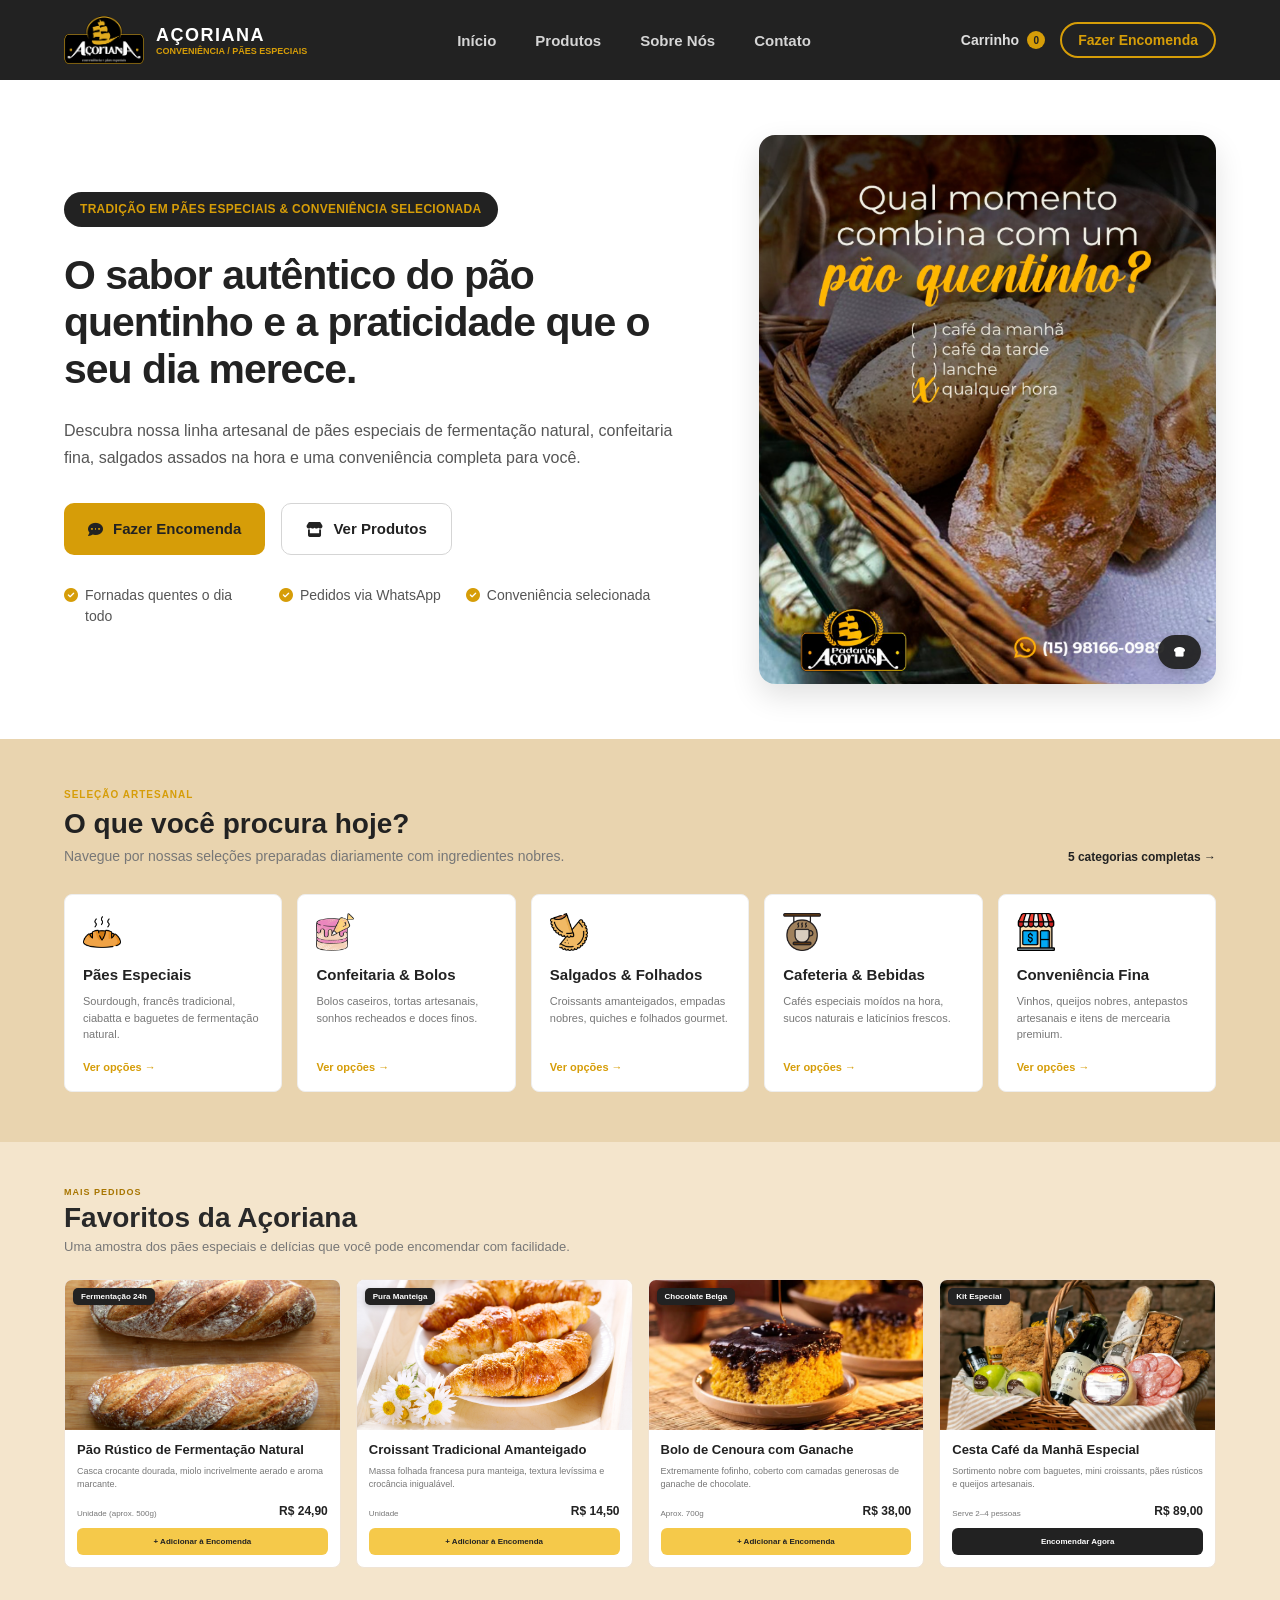
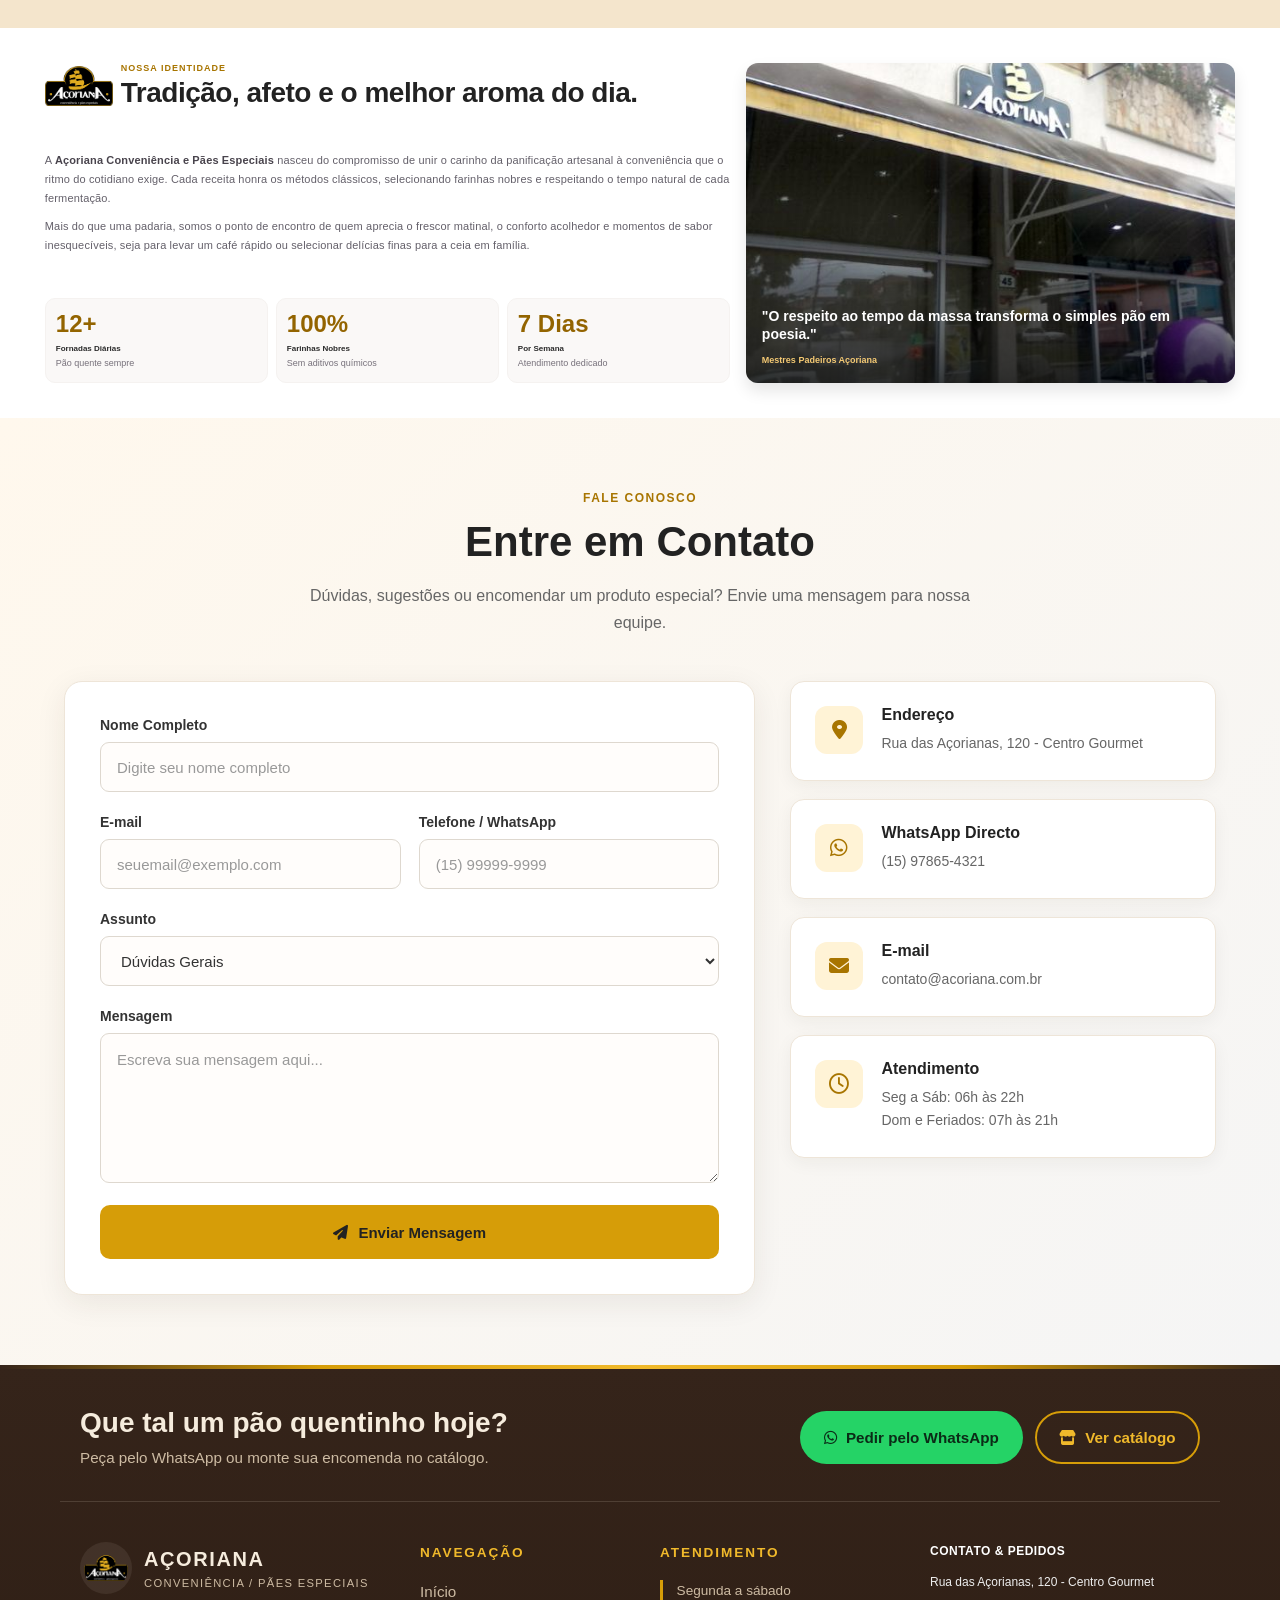
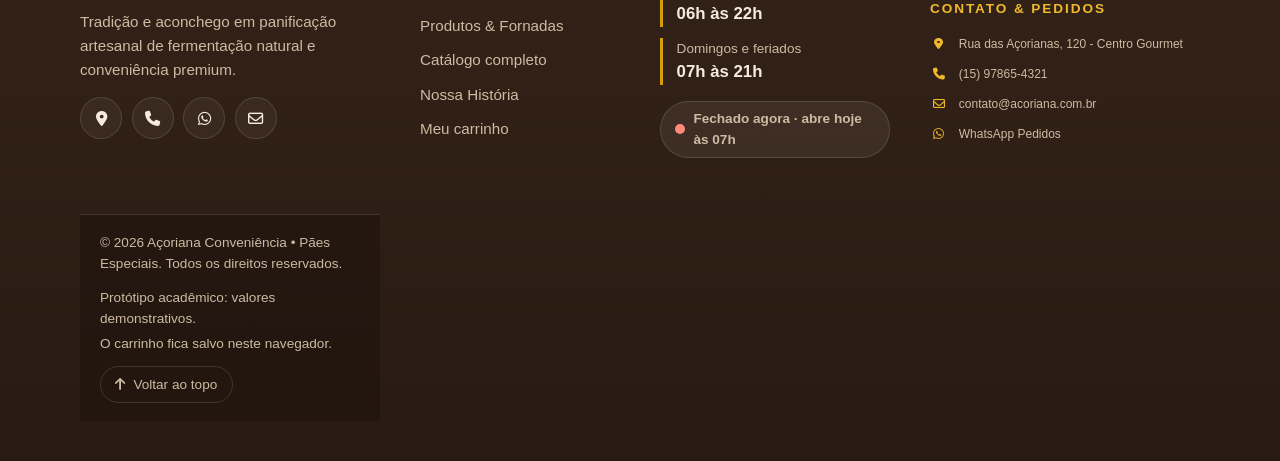
==== index.html @ e8e21573 "Merge branch 'main' into feature/Pagina-de-contato" ====
<!DOCTYPE html>
<html lang="pt-BR">

<!-- Metadados, título e folhas de estilo externas. -->
<head>
    <meta charset="UTF-8">
    <meta name="viewport" content="width=device-width, initial-scale=1.0">

    <title>Açoriana Conveniência</title>

    <link rel="stylesheet" href="css/style.css">
    <link rel="stylesheet" href="css/responsivo.css">
    <link rel="stylesheet" href="css/pagina-contato.css">
    <link rel="stylesheet" href="css/rodape.css">

    <link rel="stylesheet" href="https://cdnjs.cloudflare.com/ajax/libs/font-awesome/6.5.2/css/all.min.css">
</head>

<body class="pagina-inicial">
    <!-- Identidade da padaria, navegação e acesso ao carrinho. -->
    <header class="navbar">

        <div class="logo-area">
            <img src="assets/logo/logo_padaria_acoriana.png" alt="Logo da Açoriana Conveniência">
            <div class="logo-text">
                <strong>AÇORIANA</strong>
                <span>CONVENIÊNCIA / PÃES ESPECIAIS</span>
            </div>
        </div>

        <!-- O menu é recolhido por script.js em telas pequenas. -->
        <nav class="menu" id="menu-principal" aria-label="Navegação principal">
            <a href="#inicio" class="links">Início</a>
            <a href="catalogo.html" class="links">Produtos</a>
            <a href="#sobre-nos" class="links">Sobre Nós</a>
            <a href="#contato" class="links">Contato</a>
        </nav>

        <!-- Botão acessível: aria-expanded acompanha a abertura do menu. -->
        <button class="menu-toggle" type="button" aria-controls="menu-principal" aria-expanded="false" hidden>Menu</button>
        <div class="acoes">
            <a href="carrinho.html" class="carrinho">
                Carrinho

                <span class="contador">0</span>
            </a>

            <a href="catalogo.html" class="encomenda">
                Fazer Encomenda
            </a>
        </div>
    </header>

    <main>

        <section id="inicio" class="hero-section">

            <!-- Coluna da Esquerda: Textos e Botões -->
            <div class="hero-content">
                <div class="tag-tradicao">
                    TRADIÇÃO EM PÃES ESPECIAIS & CONVENIÊNCIA SELECIONADA
                </div>

                <h1>O sabor autêntico do pão quentinho e a praticidade que o seu dia merece.</h1>

                <p>Descubra nossa linha artesanal de pães especiais de fermentação natural, confeitaria fina, salgados
                    assados na hora e uma conveniência completa para você.</p>

                <div class="hero-botoes">
                    <a href="catalogo.html" class="btn-primary">
                        <i class="fa-solid fa-comment-dots"></i> Fazer Encomenda
                    </a>
                    <a href="#produtos" class="btn-secondary">
                        <i class="fa-solid fa-store"></i> Ver Produtos
                    </a>
                </div>

                <div class="hero-features">
                    <span><i class="fa-solid fa-circle-check" style="color: #d69d08;"></i> Fornadas quentes o dia
                        todo</span>
                    <span><i class="fa-solid fa-circle-check" style="color: #d69d08;"></i> Pedidos via WhatsApp</span>
                    <span><i class="fa-solid fa-circle-check" style="color: #d69d08;"></i> Conveniência
                        selecionada</span>
                </div>
            </div>

            <!-- Coluna da Direita: Imagem com os "Badges" (Selos flutuantes) -->
            <div class="hero-image-container">
                <img src="assets/banners/Badge-Padaria-Acoriana.png" alt="Pães artesanais frescos" class="hero-img">

                <div class="badge badge-bottom">
                    <div class="badge-icon">
                        <i class="fa-solid fa-bread-slice"></i>
                    </div>
                </div>
            </div>
        </section>

        <!-- Categorias e destaques pertencem ao conteúdo principal. -->
        <section class="categoria" id="produtos">

            <div class="categoria-text">
                <span class="categoria-label">SELEÇÃO ARTESANAL</span>

                <div class="categoria-titulo">
                    <div>
                        <h2>O que você procura hoje?</h2>
                        <p>
                            Navegue por nossas seleções preparadas diariamente
                            com ingredientes nobres.
                        </p>
                    </div>

                    <a href="catalogo.html" class="ver-categorias">
                        5 categorias completas →
                    </a>
                </div>
            </div>

            <div class="cards">

                <div class="card">
                    <img src="assets/icones/icon-pao.png" alt="Pães especiais">

                    <h3>Pães Especiais</h3>

                    <p>
                        Sourdough, francês tradicional, ciabatta e baguetes
                        de fermentação natural.
                    </p>

                    <a href="catalogo.html">Ver opções →</a>
                </div>

                <div class="card">
                    <img src="assets/icones/icon-confeitaria.png" alt="Confeitaria">

                    <h3>Confeitaria & Bolos</h3>

                    <p>
                        Bolos caseiros, tortas artesanais, sonhos recheados
                        e doces finos.
                    </p>

                    <a href="catalogo.html">Ver opções →</a>
                </div>

                <div class="card">
                    <img src="assets/icones/icon-salgados.png" alt="Salgados">

                    <h3>Salgados & Folhados</h3>

                    <p>
                        Croissants amanteigados, empadas nobres, quiches
                        e folhados gourmet.
                    </p>

                    <a href="catalogo.html">Ver opções →</a>
                </div>

                <div class="card">
                    <img src="assets/icones/icon-cafeteria.png" alt="Cafeteria">

                    <h3>Cafeteria & Bebidas</h3>

                    <p>
                        Cafés especiais moídos na hora, sucos naturais
                        e laticínios frescos.
                    </p>

                    <a href="catalogo.html">Ver opções →</a>
                </div>

                <div class="card">
                    <img src="assets/icones/icon-conveniencia.png" alt="Conveniência">

                    <h3>Conveniência Fina</h3>

                    <p>
                        Vinhos, queijos nobres, antepastos artesanais
                        e itens de mercearia premium.
                    </p>

                    <a href="catalogo.html">Ver opções →</a>
                </div>

            </div>

        </section>

        <section class="favoritos">

            <div class="favoritos-cabecalho">

                <span class="favoritos-label">MAIS PEDIDOS</span>

                <h2>Favoritos da Açoriana</h2>

                <p>
                    Uma amostra dos pães especiais e delícias que você pode encomendar com facilidade.
                </p>

            </div>

            <div class="produtos-destaque">

                <!-- PRODUTO 1 -->
                <article class="produto-card" data-nome="Pão Rústico de Fermentação Natural" data-preco="24.9" data-imagem="assets/produtos/pao-rustico.jpg">

                    <div class="produto-imagem">
                        <img src="assets/produtos/pao-rustico.jpg" alt="Pão Rústico de Fermentação Natural">
                        <span class="produto-badge">Fermentação 24h</span>
                    </div>

                    <div class="produto-info">
                        <h3>Pão Rústico de Fermentação Natural</h3>
                        <p class="produto-descricao">
                            Casca crocante dourada, miolo incrivelmente aerado e aroma marcante.
                        </p>

                        <div class="produto-preco">
                            <span>Unidade (aprox. 500g)</span>
                            <strong>R$ 24,90</strong>
                        </div>

                        <button class="btn-produto">
                            + Adicionar à Encomenda
                        </button>
                    </div>

                </article>

                <!-- PRODUTO 2 -->
                <article class="produto-card" data-nome="Croissant Tradicional Amanteigado" data-preco="14.5" data-imagem="assets/produtos/croissant-tradicional.jpg">

                    <div class="produto-imagem">
                        <img src="assets/produtos/croissant-tradicional.jpg" alt="Croissant Tradicional Amanteigado">
                        <span class="produto-badge">Pura Manteiga</span>
                    </div>

                    <div class="produto-info">
                        <h3>Croissant Tradicional Amanteigado</h3>
                        <p class="produto-descricao">
                            Massa folhada francesa pura manteiga, textura levíssima e crocância inigualável.
                        </p>

                        <div class="produto-preco">
                            <span>Unidade</span>
                            <strong>R$ 14,50</strong>
                        </div>

                        <button class="btn-produto">
                            + Adicionar à Encomenda
                        </button>
                    </div>

                </article>

                <!-- PRODUTO 3 -->
                <article class="produto-card" data-nome="Bolo de Cenoura com Ganache" data-preco="38" data-imagem="assets/produtos/bolo-cenoura.webp">

                    <div class="produto-imagem">
                        <img src="assets/produtos/bolo-cenoura.webp" alt="Bolo de Cenoura com Ganache">
                        <span class="produto-badge">Chocolate Belga</span>
                    </div>

                    <div class="produto-info">
                        <h3>Bolo de Cenoura com Ganache</h3>
                        <p class="produto-descricao">
                            Extremamente fofinho, coberto com camadas generosas de ganache de chocolate.
                        </p>

                        <div class="produto-preco">
                            <span>Aprox. 700g</span>
                            <strong>R$ 38,00</strong>
                        </div>

                        <button class="btn-produto">
                            + Adicionar à Encomenda
                        </button>
                    </div>

                </article>

                <!-- PRODUTO 4 -->
                <article class="produto-card" data-nome="Cesta Café da Manhã Especial" data-preco="89" data-imagem="assets/produtos/cesta-cafe.webp">

                    <div class="produto-imagem">
                        <img src="assets/produtos/cesta-cafe.webp" alt="Cesta Café da Manhã Especial">
                        <span class="produto-badge">Kit Especial</span>
                    </div>

                    <div class="produto-info">
                        <h3>Cesta Café da Manhã Especial</h3>
                        <p class="produto-descricao">
                            Sortimento nobre com baguetes, mini croissants, pães rústicos e queijos artesanais.
                        </p>

                        <div class="produto-preco">
                            <span>Serve 2–4 pessoas</span>
                            <strong>R$ 89,00</strong>
                        </div>

                        <button class="btn-produto btn-encomendar">
                            Encomendar Agora
                        </button>
                    </div>

                </article>

            </div>

        </section>

        <section class="sobre-nos" id="sobre-nos">

            <div class="sobre-nos-conteudo">

                <div class="sobre-nos-header">
                    <img src="assets/logo/logo_padaria_acoriana.png" alt="Logo da Açoriana" class="sobre-nos-logo">

                    <div class="sobre-nos-titulo">
                        <span>NOSSA IDENTIDADE</span>
                        <h2>Tradição, afeto e o melhor aroma do dia.</h2>
                    </div>
                </div>

                <div class="sobre-nos-body">
                    <p>
                        A <strong>Açoriana Conveniência e Pães Especiais</strong>
                        nasceu do compromisso de unir o carinho da panificação
                        artesanal à conveniência que o ritmo do cotidiano exige.
                        Cada receita honra os métodos clássicos, selecionando
                        farinhas nobres e respeitando o tempo natural de cada
                        fermentação.
                    </p>

                    <p>
                        Mais do que uma padaria, somos o ponto de encontro de quem
                        aprecia o frescor matinal, o conforto acolhedor e momentos
                        de sabor inesquecíveis, seja para levar um café rápido ou
                        selecionar delícias finas para a ceia em família.
                    </p>
                </div>

                <div class="sobre-nos-cards">

                    <div class="sobre-nos-card">
                        <h3>12+</h3>
                        <strong>Fornadas Diárias</strong>
                        <span>Pão quente sempre</span>
                    </div>

                    <div class="sobre-nos-card">
                        <h3>100%</h3>
                        <strong>Farinhas Nobres</strong>
                        <span>Sem aditivos químicos</span>
                    </div>

                    <div class="sobre-nos-card">
                        <h3>7 Dias</h3>
                        <strong>Por Semana</strong>
                        <span>Atendimento dedicado</span>
                    </div>

                </div>
            </div>

            <div class="sobre-nos-imagem">
                <img src="assets/banners/hero-image.jpg" alt="Preparo artesanal dos pães da Açoriana">

                <div class="sobre-nos-imagem-texto">
                    <h3>
                        "O respeito ao tempo da massa transforma
                        o simples pão em poesia."
                    </h3>
                    <span>Mestres Padeiros Açoriana</span>
                </div>
            </div>

        </section>

        <!-- SEÇÃO DE CONTATO E FORMULÁRIO (PB-030) -->
        <section class="secao-contato" id="contato">
            <div class="contato-container">
                <div class="contato-header">
                    <span class="contato-label">FALE CONOSCO</span>
                    <h2>Entre em Contato</h2>
                    <p>Dúvidas, sugestões ou encomendar um produto especial? Envie uma mensagem para nossa equipe.</p>
                </div>

                <div class="contato-grid">
                    <!-- Formulário de Contato -->
                    <form class="form-contato" action="#" method="POST">
                        <div class="campo-grupo">
                            <label for="nome">Nome Completo</label>
                            <input type="text" id="nome" name="nome" placeholder="Digite seu nome completo" required>
                        </div>

                        <div class="campo-duplo">
                            <div class="campo-grupo">
                                <label for="email">E-mail</label>
                                <input type="email" id="email" name="email" placeholder="seuemail@exemplo.com" required>
                            </div>

                            <div class="campo-grupo">
                                <label for="telefone">Telefone / WhatsApp</label>
                                <input type="tel" id="telefone" name="telefone" placeholder="(15) 99999-9999">
                            </div>
                        </div>

                        <div class="campo-grupo">
                            <label for="assunto">Assunto</label>
                            <select id="assunto" name="assunto">
                                <option value="duvida">Dúvidas Gerais</option>
                                <option value="encomenda">Encomendas Especiais</option>
                                <option value="feedback">Elogios / Sugestões</option>
                                <option value="outro">Outros</option>
                            </select>
                        </div>

                        <div class="campo-grupo">
                            <label for="mensagem">Mensagem</label>
                            <textarea id="mensagem" name="mensagem" rows="5" placeholder="Escreva sua mensagem aqui..." required></textarea>
                        </div>

                        <button type="submit" class="btn-primary btn-enviar">
                            <i class="fa-solid fa-paper-plane"></i> Enviar Mensagem
                        </button>
                    </form>

                    <!-- Informações rápidas ao lado do formulário -->
                    <div class="contato-info-cards">
                        <div class="info-card">
                            <i class="fa-solid fa-location-dot"></i>
                            <div>
                                <h4>Endereço</h4>
                                <p>Rua das Açorianas, 120 - Centro Gourmet</p>
                            </div>
                        </div>

                        <div class="info-card">
                            <i class="fa-brands fa-whatsapp"></i>
                            <div>
                                <h4>WhatsApp Directo</h4>
                                <p>(15) 97865-4321</p>
                            </div>
                        </div>

                        <div class="info-card">
                            <i class="fa-solid fa-envelope"></i>
                            <div>
                                <h4>E-mail</h4>
                                <p>contato@acoriana.com.br</p>
                            </div>
                        </div>

                        <div class="info-card">
                            <i class="fa-regular fa-clock"></i>
                            <div>
                                <h4>Atendimento</h4>
                                <p>Seg a Sáb: 06h às 22h<br>Dom e Feriados: 07h às 21h</p>
                            </div>
                        </div>
                    </div>
                </div>
            </div>
        </section>

    </main>

    <!-- ================= RODAPÉ ================= -->
    <footer class="rodape" aria-labelledby="rodape-titulo">

        <!-- Chamada para ação -->
        <div class="rodape-destaque">
            <div class="rodape-destaque-texto">
                <h2 id="rodape-titulo">Que tal um pão quentinho hoje?</h2>
                <p>Peça pelo WhatsApp ou monte sua encomenda no catálogo.</p>
            </div>

            <div class="rodape-destaque-acoes">
                <a class="rodape-btn rodape-btn-principal"
                    href="https://wa.me/5515978654321?text=Ol%C3%A1%21%20Gostaria%20de%20fazer%20uma%20encomenda."
                    target="_blank" rel="noopener noreferrer">
                    <i class="fa-brands fa-whatsapp" aria-hidden="true"></i>
                    Pedir pelo WhatsApp
                </a>
                <a class="rodape-btn rodape-btn-secundario" href="catalogo.html">
                    <i class="fa-solid fa-store" aria-hidden="true"></i>
                    Ver catálogo
                </a>
            </div>
        </div>

        <div class="rodape-container">

            <!-- IDENTIDADE -->
            <div class="rodape-col">
                <div class="rodape-logo">
                    <img src="assets/logo/logo_padaria_acoriana.png" alt="Logo da Açoriana Conveniência">
                    <div>
                        <strong>AÇORIANA</strong>
                        <span>CONVENIÊNCIA / PÃES ESPECIAIS</span>
                    </div>
                </div>

                <p>
                    Tradição e aconchego em panificação artesanal
                    de fermentação natural e conveniência premium.
                </p>

                <div class="rodape-redes">
                    <a href="https://www.google.com/maps/search/?api=1&amp;query=Rua+das+Açorianas,+120"
                        target="_blank" rel="noopener noreferrer" aria-label="Ver localização no mapa">
                        <i class="fa-solid fa-location-dot" aria-hidden="true"></i>
                    </a>
                    <a href="tel:+5515978654321" aria-label="Ligar para a padaria">
                        <i class="fa-solid fa-phone" aria-hidden="true"></i>
                    </a>
                    <a href="https://wa.me/5515978654321" target="_blank" rel="noopener noreferrer"
                        aria-label="Conversar no WhatsApp">
                        <i class="fa-brands fa-whatsapp" aria-hidden="true"></i>
                    </a>
                    <a href="mailto:contato@acoriana.com.br" aria-label="Enviar e-mail">
                        <i class="fa-regular fa-envelope" aria-hidden="true"></i>
                    </a>
                </div>
            </div>

            <!-- NAVEGAÇÃO -->
            <div class="rodape-col">
                <h3>Navegação</h3>

                <nav class="rodape-links" aria-label="Navegação do rodapé">
                    <a href="index.html#inicio">Início</a>
                    <a href="index.html#produtos">Produtos &amp; Fornadas</a>
                    <a href="catalogo.html">Catálogo completo</a>
                    <a href="index.html#sobre-nos">Nossa História</a>
                    <a href="carrinho.html">Meu carrinho</a>
                </nav>
            </div>

            <!-- ATENDIMENTO -->
            <div class="rodape-col">
                <h3>Atendimento</h3>

                <ul class="rodape-horarios">
                    <li>
                        <span>Segunda a sábado</span>
                        <strong>06h às 22h</strong>
                    </li>
                    <li>
                        <span>Domingos e feriados</span>
                        <strong>07h às 21h</strong>
                    </li>
                </ul>

                <!-- Preenchido por js/rodape.js; sem JavaScript fica oculto. -->
                <p class="rodape-status" id="rodape-status" role="status" hidden>
                    <span class="rodape-status-ponto" aria-hidden="true"></span>
                    <span id="rodape-status-texto"></span>
                </p>
            </div>

            <!-- CONTATO -->
            <div class="footer-col footer-contato">

                <h3>CONTATO & PEDIDOS</h3>

                <address>
                    Rua das Açorianas, 120 - Centro Gourmet
                </address>
            <div class="rodape-col" id="contato">
                <h3>Contato &amp; Pedidos</h3>

                <address class="rodape-contato">
                    <span class="rodape-item">
                        <i class="fa-solid fa-location-dot" aria-hidden="true"></i>
                        Rua das Açorianas, 120 - Centro Gourmet
                    </span>

                    <a href="tel:+5515978654321">
                        <i class="fa-solid fa-phone" aria-hidden="true"></i>
                        (15) 97865-4321
                    </a>

                    <a href="mailto:contato@acoriana.com.br">
                        <i class="fa-regular fa-envelope" aria-hidden="true"></i>
                        contato@acoriana.com.br
                    </a>

                    <a href="https://wa.me/5515978654321" target="_blank" rel="noopener noreferrer">
                        <i class="fa-brands fa-whatsapp" aria-hidden="true"></i>
                        WhatsApp Pedidos
                    </a>
                </address>
            </div>

        </div>

        <!-- BARRA INFERIOR -->
        <div class="rodape-bottom">
            <div class="rodape-bottom-conteudo">
                <p>
                    &copy; <span id="ano-atual">2026</span>
                    Açoriana Conveniência • Pães Especiais.
                    Todos os direitos reservados.
                </p>

                <div class="rodape-legal">
                    <span>Protótipo acadêmico: valores demonstrativos.</span>
                    <span>O carrinho fica salvo neste navegador.</span>
                </div>

                <a href="#" class="rodape-topo">
                    <i class="fa-solid fa-arrow-up" aria-hidden="true"></i>
                    Voltar ao topo
                </a>
            </div>
        </div>

    </footer>


    <!-- JavaScript externo; a ordem garante a disponibilidade das funções compartilhadas. -->
    <script src="js/script.js"></script>
    <script src="js/rodape.js" defer></script>

</body>

</html>
---- css/style.css ----
/* :root : variáveis e apresentação. */
:root {   
  --cor-primaria: #d69d08; 
  --cor-primaria-hover: #eab11d;
  --cor-escura: #222222;
  --cor-texto: #333333;
  --cor-branca: #ffffff;
  --borda-suave: 8px;
  --sombra-padrao: 0 4px 12px rgba(0, 0, 0, 0.1);
}

/* * : dimensões e espaçamentos, aparência visual. */
* {
  margin: 0;
  padding: 0;
  box-sizing: border-box;
}

/* body : aparência visual, tipografia. */
body {
  font-family: 'Segoe UI', Arial, sans-serif;
  color: var(--cor-texto);
  background-color: #fafafa;
}

/* ================= HEADER E NAVEGAÇÃO ================= */

/* .navbar : organização dos elementos, dimensões e espaçamentos, aparência visual. */
.navbar {
  width: 100%;
  height: 80px;
  background-color: var(--cor-escura);
  display: flex;
  align-items: center;
  justify-content: space-between;
  padding: 0 5%;
  color: var(--cor-branca);
  box-shadow: 0 2px 10px rgba(0, 0, 0, 0.5);
}

/* .logo-area : organização dos elementos, dimensões e espaçamentos. */
.logo-area {
  display: flex;
  align-items: center;
  gap: 12px;
}

/* .logo-area img : dimensões e espaçamentos. */
.logo-area img {
  width: 80px;
  height: auto;
  object-fit: contain;
}

/* .logo-text : organização dos elementos. */
.logo-text {
  display: flex;
  flex-direction: column;
}

/* .logo-text strong : tipografia. */
.logo-text strong {
  font-size: 18px;
  letter-spacing: 1.5px;
}

/* .logo-text span : aparência visual, tipografia. */
.logo-text span {
  font-size: 9px;
  font-weight: bold;
  color: var(--cor-primaria);
}

/* .menu : organização dos elementos, dimensões e espaçamentos. */
.menu {
  display: flex;
  align-items: center;
  gap: 15px;
}

/* .links : dimensões e espaçamentos, aparência visual, tipografia, interação visual. */
.links {
  color: #d5d5d5;
  text-decoration: none;
  font-size: 15px;
  font-weight: 600;
  padding: 8px 12px;
  border-radius: var(--borda-suave);
  transition: all 0.3s ease;
}

/* .links:hover : aparência visual. */
.links:hover {
  background-color: rgba(214, 157, 8, 0.1);
  color: var(--cor-primaria);
}

/* .acoes : organização dos elementos, dimensões e espaçamentos. */
.acoes {
  display: flex;
  align-items: center;
  gap: 15px;
}

/* .carrinho, .encomenda : organização dos elementos, dimensões e espaçamentos, tipografia. */
.carrinho,
.encomenda {
  text-decoration: none;
  font-size: 14px;
  font-weight: bold;
  display: flex;
  align-items: center;
  gap: 8px;
}

/* .carrinho : aparência visual. */
.carrinho {
  color: #ddd;
}

/* .carrinho:hover : aparência visual. */
.carrinho:hover {
  color: var(--cor-primaria);
}

/* .contador : organização dos elementos, dimensões e espaçamentos, aparência visual, tipografia. */
.contador {
  background-color: var(--cor-primaria);
  color: var(--cor-escura);
  width: 18px;
  height: 18px;
  border-radius: 50%;
  display: flex;
  align-items: center;
  justify-content: center;
  font-size: 10px;
}

/* .encomenda : dimensões e espaçamentos, aparência visual, interação visual. */
.encomenda {
  background-color: transparent;
  color: var(--cor-primaria);
  border: 2px solid var(--cor-primaria);
  padding: 8px 16px;
  border-radius: 20px;
  transition: all 0.3s ease;
}

/* .encomenda:hover : aparência visual. */
.encomenda:hover {
  background-color: var(--cor-primaria);
  color: var(--cor-escura);
}

/* Componentes da página inicial com escopo de especificidade zero. */
/* ================= HERO SECTION ================= */

/* :where(.pagina-inicial) .hero-section : organização dos elementos, dimensões e espaçamentos, aparência visual. */
:where(.pagina-inicial) .hero-section {
    width: 100%;
    min-height: 600px;
    padding: 55px 5%;

    display: grid;
    grid-template-columns: minmax(0, 1.15fr) minmax(0, 0.85fr);
    align-items: center;
    gap: clamp(35px, 6vw, 100px);

    background-color: var(--cor-branca);
}

/* ================= CONTEÚDO ================= */

/* :where(.pagina-inicial) .hero-content : dimensões e espaçamentos. */
:where(.pagina-inicial) .hero-content {
    width: 100%;
    max-width: 680px;
    min-width: 0;
}

/* ================= ETIQUETA ================= */

/* :where(.pagina-inicial) .tag-tradicao : organização dos elementos, dimensões e espaçamentos, aparência visual, tipografia, interação visual. */
:where(.pagina-inicial) .tag-tradicao {
    display: inline-block;

    background-color: var(--cor-escura);
    color: var(--cor-primaria);

    font-size: 12px;
    font-weight: 700;
    line-height: 1.4;

    padding: 9px 16px;
    border-radius: 30px;

    margin-bottom: 25px;

    text-transform: uppercase;
    letter-spacing: 0.3px;
}

/* ================= TÍTULO ================= */

/* :where(.pagina-inicial) .hero-content h1 : dimensões e espaçamentos, aparência visual, tipografia. */
:where(.pagina-inicial) .hero-content h1 {
    color: var(--cor-escura);

    font-size: clamp(32px, 3.2vw, 52px);
    font-weight: 700;
    line-height: 1.15;
    letter-spacing: -1px;

    margin: 0 0 24px;
}

/* ================= DESCRIÇÃO ================= */

/* :where(.pagina-inicial) .hero-content p : dimensões e espaçamentos, aparência visual, tipografia. */
:where(.pagina-inicial) .hero-content p {
    color: #555555;

    font-size: clamp(16px, 1.1vw, 19px);
    font-weight: 400;
    line-height: 1.7;

    margin: 0 0 32px;
    max-width: 620px;
}

/* ================= BOTÕES ================= */

/* :where(.pagina-inicial) .hero-botoes : organização dos elementos, dimensões e espaçamentos. */
:where(.pagina-inicial) .hero-botoes {
    display: flex;
    align-items: center;
    flex-wrap: wrap;
    gap: 16px;

    margin-bottom: 30px;
}

/* :where(.pagina-inicial) .hero-botoes .btn-primary, :where(.pagina-inicial) .hero-botoes .btn-secondary : organização dos elementos, dimensões e espaçamentos, aparência visual, tipografia, interação visual. */
:where(.pagina-inicial) .hero-botoes .btn-primary,
:where(.pagina-inicial) .hero-botoes .btn-secondary {
    display: inline-flex;
    align-items: center;
    justify-content: center;
    gap: 10px;

    min-height: 52px;
    padding: 14px 24px;

    font-size: 15px;
    font-weight: 700;
    line-height: 1.2;

    text-decoration: none;
    border-radius: 10px;

    transition: all 0.3s ease;
}

/* :where(.pagina-inicial) .hero-botoes .btn-primary : aparência visual. */
:where(.pagina-inicial) .hero-botoes .btn-primary {
    background-color: var(--cor-primaria);
    color: var(--cor-escura);
}

/* :where(.pagina-inicial) .hero-botoes .btn-primary:hover : aparência visual, interação visual. */
:where(.pagina-inicial) .hero-botoes .btn-primary:hover {
    background-color: var(--cor-primaria-hover);
    transform: translateY(-2px);
}

/* :where(.pagina-inicial) .hero-botoes .btn-secondary : aparência visual. */
:where(.pagina-inicial) .hero-botoes .btn-secondary {
    background-color: #ffffff;
    color: var(--cor-escura);
    border: 1px solid #d5d5d5;
}

/* :where(.pagina-inicial) .hero-botoes .btn-secondary:hover : aparência visual, interação visual. */
:where(.pagina-inicial) .hero-botoes .btn-secondary:hover {
    background-color: #f5f5f5;
    border-color: var(--cor-escura);
    transform: translateY(-2px);
}

/* ================= BENEFÍCIOS ================= */

/* :where(.pagina-inicial) .hero-features : organização dos elementos, dimensões e espaçamentos, aparência visual, tipografia. */
:where(.pagina-inicial) .hero-features {
    display: flex;
    align-items: flex-start;
    flex-wrap: wrap;
    gap: 15px 25px;

    color: #555555;
    font-size: 14px;
    font-weight: 500;
}

/* :where(.pagina-inicial) .hero-features span : organização dos elementos, dimensões e espaçamentos, tipografia. */
:where(.pagina-inicial) .hero-features span {
    display: inline-flex;
    align-items: flex-start;
    gap: 7px;

    max-width: 190px;
    line-height: 1.5;
}

/* :where(.pagina-inicial) .hero-features i : organização dos elementos, dimensões e espaçamentos, aparência visual. */
:where(.pagina-inicial) .hero-features i {
    color: #d69d08;
    margin-top: 3px;
    flex-shrink: 0;
}

/* ================= IMAGEM ================= */

/* :where(.pagina-inicial) .hero-image-container : organização dos elementos, dimensões e espaçamentos. */
:where(.pagina-inicial) .hero-image-container {
    width: 100%;
    max-width: 530px;
    min-width: 0;

    position: relative;
    display: flex;
    justify-content: center;
    align-items: center;

    justify-self: end;
}

/* Imagem inteira, sem recortar o conteúdo */

/* :where(.pagina-inicial) .hero-img : organização dos elementos, dimensões e espaçamentos, aparência visual. */
:where(.pagina-inicial) .hero-img {
    display: block;
    width: 100%;
    height: auto;
    max-height: 560px;

    object-fit: contain;

    border-radius: 16px;
    box-shadow: 0 12px 30px rgba(0, 0, 0, 0.12);
}

/* ================= BADGES ================= */

/* :where(.pagina-inicial) .hero-image-container .badge : organização dos elementos, dimensões e espaçamentos, aparência visual, tipografia. */
:where(.pagina-inicial) .hero-image-container .badge {
    position: absolute;
    z-index: 2;

    display: inline-flex;
    align-items: center;
    gap: 8px;

    background-color: rgba(34, 34, 34, 0.94);
    color: #ffffff;

    padding: 11px 16px;
    border-radius: 30px;

    font-size: 11px;
    font-weight: 700;

    box-shadow: 0 4px 12px rgba(0, 0, 0, 0.18);
}

/* :where(.pagina-inicial) .hero-image-container .badge-top : variáveis e apresentação. */
:where(.pagina-inicial) .hero-image-container .badge-top {
    top: 15px;
    left: 15px;
}

/* :where(.pagina-inicial) .hero-image-container .badge-bottom : variáveis e apresentação. */
:where(.pagina-inicial) .hero-image-container .badge-bottom {
    bottom: 15px;
    right: 15px;
}

/* ================= TABLETS ================= */

@media (max-width: 1024px) {

/* :where(.pagina-inicial) .hero-section : dimensões e espaçamentos. */
    :where(.pagina-inicial) .hero-section {
        min-height: auto;
        padding: 60px 5%;
        gap: 35px;
    }

/* :where(.pagina-inicial) .hero-content h1 : tipografia. */
    :where(.pagina-inicial) .hero-content h1 {
        font-size: clamp(30px, 3.5vw, 40px);
    }

/* :where(.pagina-inicial) .hero-content p : tipografia. */
    :where(.pagina-inicial) .hero-content p {
        font-size: 16px;
    }

/* :where(.pagina-inicial) .hero-image-container : dimensões e espaçamentos. */
    :where(.pagina-inicial) .hero-image-container {
        max-width: 420px;
    }

/* :where(.pagina-inicial) .hero-features : dimensões e espaçamentos, tipografia. */
    :where(.pagina-inicial) .hero-features {
        font-size: 13px;
        gap: 12px;
    }
}

/* ================= CELULARES ================= */

@media (max-width: 768px) {

/* :where(.pagina-inicial) .hero-section : organização dos elementos, dimensões e espaçamentos. */
    :where(.pagina-inicial) .hero-section {
        grid-template-columns: 1fr;

        min-height: auto;
        padding: 45px 5% 55px;
        gap: 35px;
    }

/* :where(.pagina-inicial) .hero-content : dimensões e espaçamentos. */
    :where(.pagina-inicial) .hero-content {
        max-width: 100%;
    }

/* :where(.pagina-inicial) .tag-tradicao : dimensões e espaçamentos, tipografia. */
    :where(.pagina-inicial) .tag-tradicao {
        font-size: 10px;
        margin-bottom: 20px;
    }

/* :where(.pagina-inicial) .hero-content h1 : dimensões e espaçamentos, tipografia. */
    :where(.pagina-inicial) .hero-content h1 {
        font-size: clamp(29px, 7vw, 38px);
        letter-spacing: -0.6px;
        margin-bottom: 20px;
    }

/* :where(.pagina-inicial) .hero-content p : dimensões e espaçamentos, tipografia. */
    :where(.pagina-inicial) .hero-content p {
        font-size: 16px;
        line-height: 1.65;
        margin-bottom: 26px;
    }

/* :where(.pagina-inicial) .hero-botoes : dimensões e espaçamentos. */
    :where(.pagina-inicial) .hero-botoes {
        gap: 12px;
        margin-bottom: 25px;
    }

/* :where(.pagina-inicial) .hero-features : dimensões e espaçamentos, tipografia. */
    :where(.pagina-inicial) .hero-features {
        gap: 12px 20px;
        font-size: 13px;
    }

/* :where(.pagina-inicial) .hero-image-container : dimensões e espaçamentos. */
    :where(.pagina-inicial) .hero-image-container {
        justify-self: center;
        max-width: 450px;
    }

/* :where(.pagina-inicial) .hero-img : dimensões e espaçamentos. */
    :where(.pagina-inicial) .hero-img {
        max-height: none;
    }
}

@media (max-width: 480px) {

/* :where(.pagina-inicial) .hero-section : dimensões e espaçamentos. */
    :where(.pagina-inicial) .hero-section {
        padding: 35px 5% 45px;
    }

/* :where(.pagina-inicial) .hero-botoes .btn-primary,     :where(.pagina-inicial) .hero-botoes .btn-secondary : organização dos elementos, dimensões e espaçamentos, tipografia. */
    :where(.pagina-inicial) .hero-botoes .btn-primary,
    :where(.pagina-inicial) .hero-botoes .btn-secondary {
        flex: 1;
        padding: 13px 10px;
        font-size: 13px;
    }

/* :where(.pagina-inicial) .hero-features span : dimensões e espaçamentos. */
    :where(.pagina-inicial) .hero-features span {
        max-width: none;
    }

/* :where(.pagina-inicial) .hero-image-container .badge-top : dimensões e espaçamentos, tipografia. */
    :where(.pagina-inicial) .hero-image-container .badge-top {
        top: 10px;
        left: 10px;
        font-size: 9px;
        padding: 9px 12px;
    }
}

/* ================= SEÇÃO CATEGORIAS ================= */

/* :where(.pagina-inicial) .categoria : organização dos elementos, dimensões e espaçamentos, aparência visual. */
:where(.pagina-inicial) .categoria {
    width: 100%;
    padding: 50px 5%;
    background-color: #f9f9f9;

    display: flex;
    flex-direction: column;
    gap: 30px;
}

/* Texto superior da seção */

/* :where(.pagina-inicial) .categoria-text : dimensões e espaçamentos. */
:where(.pagina-inicial) .categoria-text {
    width: 100%;
}

/* :where(.pagina-inicial) .categoria-label : organização dos elementos, dimensões e espaçamentos, aparência visual, tipografia, interação visual. */
:where(.pagina-inicial) .categoria-label {
    display: block;

    color: var(--cor-primaria);
    font-size: 10px;
    font-weight: bold;

    text-transform: uppercase;
    letter-spacing: 1px;

    margin-bottom: 8px;
}

/* :where(.pagina-inicial) .categoria-titulo : organização dos elementos, dimensões e espaçamentos. */
:where(.pagina-inicial) .categoria-titulo {
    display: flex;
    align-items: flex-end;
    justify-content: space-between;
    gap: 30px;
}

/* :where(.pagina-inicial) .categoria-titulo h2 : dimensões e espaçamentos, aparência visual, tipografia. */
:where(.pagina-inicial) .categoria-titulo h2 {
    color: var(--cor-escura);
    font-size: 28px;
    margin-bottom: 8px;
}

/* :where(.pagina-inicial) .categoria-titulo p : aparência visual, tipografia. */
:where(.pagina-inicial) .categoria-titulo p {
    color: #777;
    font-size: 14px;
}

/* Link "5 categorias completas" */

/* :where(.pagina-inicial) .ver-categorias : aparência visual, tipografia. */
:where(.pagina-inicial) .ver-categorias {
    color: var(--cor-escura);

    font-size: 12px;
    font-weight: bold;

    text-decoration: none;

    white-space: nowrap;
}

/* :where(.pagina-inicial) .ver-categorias:hover : aparência visual. */
:where(.pagina-inicial) .ver-categorias:hover {
    color: var(--cor-primaria);
}

/* ================= CARDS ================= */

/* :where(.pagina-inicial) .cards : organização dos elementos, dimensões e espaçamentos. */
:where(.pagina-inicial) .cards {
    width: 100%;

    display: flex;
    flex-direction: row;

    gap: 15px;

    justify-content: space-between;
}

/* Cada card */

/* :where(.pagina-inicial) .card : organização dos elementos, dimensões e espaçamentos, aparência visual, interação visual. */
:where(.pagina-inicial) .card {
    flex: 1;

    min-width: 0;

    padding: 18px;

    background-color: #ffffff;

    border: 1px solid #eeeeee;

    border-radius: var(--borda-suave);

    display: flex;
    flex-direction: column;

    transition: all 0.3s ease;
}

/* Ícone */

/* :where(.pagina-inicial) .card img : dimensões e espaçamentos. */
:where(.pagina-inicial) .card img {
    width: 38px;
    height: 38px;

    object-fit: contain;

    margin-bottom: 15px;
}

/* Título */

/* :where(.pagina-inicial) .card h3 : dimensões e espaçamentos, aparência visual, tipografia. */
:where(.pagina-inicial) .card h3 {
    color: var(--cor-escura);

    font-size: 15px;

    margin-bottom: 10px;
}

/* Descrição */

/* :where(.pagina-inicial) .card p : dimensões e espaçamentos, aparência visual, tipografia. */
:where(.pagina-inicial) .card p {
    color: #777;

    font-size: 11px;

    line-height: 1.5;

    margin-bottom: 18px;
}

/* Link */

/* :where(.pagina-inicial) .card a : dimensões e espaçamentos, aparência visual, tipografia. */
:where(.pagina-inicial) .card a {
    margin-top: auto;

    color: var(--cor-primaria);

    font-size: 11px;
    font-weight: bold;

    text-decoration: none;
}

/* :where(.pagina-inicial) .card a:hover : aparência visual. */
:where(.pagina-inicial) .card a:hover {
    color: var(--cor-primaria-hover);
}

/* Efeito quando passa o mouse */

/* :where(.pagina-inicial) .card:hover : aparência visual, interação visual. */
:where(.pagina-inicial) .card:hover {
    transform: translateY(-4px);

    box-shadow: var(--sombra-padrao);

    border-color: #e5e5e5;
}

/* ================= FAVORITOS ================= */

/* :where(.pagina-inicial) .favoritos : dimensões e espaçamentos, aparência visual. */
:where(.pagina-inicial) .favoritos {
    width: 100%;
    padding: 45px 5% 60px;
    background-color: #ffffff;
}

/* ================= CABEÇALHO ================= */

/* :where(.pagina-inicial) .favoritos-cabecalho : dimensões e espaçamentos. */
:where(.pagina-inicial) .favoritos-cabecalho {
    margin-bottom: 25px;
}

/* :where(.pagina-inicial) .favoritos-label : organização dos elementos, dimensões e espaçamentos, aparência visual, tipografia. */
:where(.pagina-inicial) .favoritos-label {
    display: block;

    color: var(--cor-primaria);

    font-size: 9px;
    font-weight: bold;

    letter-spacing: 1px;

    margin-bottom: 5px;
}

/* :where(.pagina-inicial) .favoritos-cabecalho h2 : dimensões e espaçamentos, aparência visual, tipografia. */
:where(.pagina-inicial) .favoritos-cabecalho h2 {
    color: var(--cor-escura);

    font-size: 28px;

    margin-bottom: 5px;
}

/* :where(.pagina-inicial) .favoritos-cabecalho p : aparência visual, tipografia. */
:where(.pagina-inicial) .favoritos-cabecalho p {
    color: #777;

    font-size: 13px;
}

/* ================= CARDS ================= */

/* :where(.pagina-inicial) .produtos-destaque : organização dos elementos, dimensões e espaçamentos. */
:where(.pagina-inicial) .produtos-destaque {
    width: 100%;

    display: flex;

    gap: 15px;
}

/* ================= CARD DO PRODUTO ================= */

/* :where(.pagina-inicial) .produto-card : organização dos elementos, dimensões e espaçamentos, aparência visual, interação visual. */
:where(.pagina-inicial) .produto-card {
    flex: 1;

    min-width: 0;

    background-color: #ffffff;

    border: 1px solid #eeeeee;

    border-radius: var(--borda-suave);

    overflow: hidden;

    display: flex;
    flex-direction: column;

    transition: all 0.3s ease;
}

/* :where(.pagina-inicial) .produto-card:hover : aparência visual, interação visual. */
:where(.pagina-inicial) .produto-card:hover {
    transform: translateY(-4px);

    box-shadow: var(--sombra-padrao);
}

/* ================= IMAGEM ================= */

/* :where(.pagina-inicial) .produto-imagem : organização dos elementos, dimensões e espaçamentos. */
:where(.pagina-inicial) .produto-imagem {
    position: relative;

    width: 100%;
    height: 150px;

    overflow: hidden;
}

/* :where(.pagina-inicial) .produto-imagem img : organização dos elementos, dimensões e espaçamentos, interação visual. */
:where(.pagina-inicial) .produto-imagem img {
    width: 100%;
    height: 100%;

    object-fit: cover;

    display: block;

    transition: transform 0.3s ease;
}

/* :where(.pagina-inicial) .produto-card:hover .produto-imagem img : interação visual. */
:where(.pagina-inicial) .produto-card:hover .produto-imagem img {
    transform: scale(1.04);
}

/* ================= BADGE ================= */

/* :where(.pagina-inicial) .produto-badge : organização dos elementos, dimensões e espaçamentos, aparência visual, tipografia. */
:where(.pagina-inicial) .produto-badge {
    position: absolute;

    top: 8px;
    left: 8px;

    padding: 4px 8px;

    background-color: var(--cor-escura);

    color: var(--cor-branca);

    border-radius: 5px;

    font-size: 8px;
    font-weight: bold;

    box-shadow: 0 2px 5px rgba(0, 0, 0, 0.2);
}

/* ================= INFORMAÇÕES ================= */

/* :where(.pagina-inicial) .produto-info : organização dos elementos, dimensões e espaçamentos. */
:where(.pagina-inicial) .produto-info {
    padding: 12px;

    display: flex;
    flex-direction: column;

    flex: 1;
}

/* :where(.pagina-inicial) .produto-info h3 : dimensões e espaçamentos, aparência visual, tipografia. */
:where(.pagina-inicial) .produto-info h3 {
    color: var(--cor-escura);

    font-size: 13px;

    line-height: 1.3;

    margin-bottom: 7px;
}

/* :where(.pagina-inicial) .produto-descricao : dimensões e espaçamentos, aparência visual, tipografia. */
:where(.pagina-inicial) .produto-descricao {
    color: #777;

    font-size: 9px;

    line-height: 1.45;

    margin-bottom: 12px;
}

/* ================= PREÇO ================= */

/* :where(.pagina-inicial) .produto-preco : organização dos elementos, dimensões e espaçamentos. */
:where(.pagina-inicial) .produto-preco {
    display: flex;

    align-items: flex-end;
    justify-content: space-between;

    gap: 5px;

    margin-top: auto;

    margin-bottom: 10px;
}

/* :where(.pagina-inicial) .produto-preco span : aparência visual, tipografia. */
:where(.pagina-inicial) .produto-preco span {
    color: #777;

    font-size: 8px;
}

/* :where(.pagina-inicial) .produto-preco strong : aparência visual, tipografia. */
:where(.pagina-inicial) .produto-preco strong {
    color: var(--cor-escura);

    font-size: 12px;

    white-space: nowrap;
}

/* ================= BOTÃO ================= */

/* :where(.pagina-inicial) .btn-produto : dimensões e espaçamentos, aparência visual, tipografia, interação visual. */
:where(.pagina-inicial) .btn-produto {
    width: 100%;

    border: none;

    background-color: #f5c94a;

    color: var(--cor-escura);

    padding: 9px 8px;

    border-radius: 6px;

    font-family: inherit;

    font-size: 8px;
    font-weight: bold;

    cursor: pointer;

    transition: all 0.3s ease;
}

/* :where(.pagina-inicial) .btn-produto:hover : aparência visual, interação visual. */
:where(.pagina-inicial) .btn-produto:hover {
    background-color: var(--cor-primaria);

    transform: translateY(-1px);
}

/* Botão específico da cesta */

/* :where(.pagina-inicial) .btn-encomendar : aparência visual. */
:where(.pagina-inicial) .btn-encomendar {
    background-color: var(--cor-escura);

    color: var(--cor-branca);
}

/* :where(.pagina-inicial) .btn-encomendar:hover : aparência visual. */
:where(.pagina-inicial) .btn-encomendar:hover {
    background-color: #333333;
}

/* ================= SOBRE NÓS ================= */

/* ================= SOBRE NÓS ================= */

/* :where(.pagina-inicial) .sobre-nos : organização dos elementos, dimensões e espaçamentos, aparência visual. */
:where(.pagina-inicial) .sobre-nos {
    width: 100%;
    padding: 35px 3.5%;
    background-color: #ffffff;

    display: grid;
    grid-template-columns: minmax(0, 1.4fr) minmax(0, 1fr);
    align-items: stretch;
    gap: 16px;
}

/* ================= COLUNA ESQUERDA ================= */

/* :where(.pagina-inicial) .sobre-nos-conteudo : organização dos elementos, dimensões e espaçamentos. */
:where(.pagina-inicial) .sobre-nos-conteudo {
    min-width: 0;
    display: flex;
    flex-direction: column;
    justify-content: space-between;
    gap: 14px;
}

/* ================= CABEÇALHO ================= */

/* :where(.pagina-inicial) .sobre-nos-header : organização dos elementos, dimensões e espaçamentos. */
:where(.pagina-inicial) .sobre-nos-header {
    display: flex;
    align-items: center;
    gap: 8px;
}

/* :where(.pagina-inicial) .sobre-nos-logo : organização dos elementos, dimensões e espaçamentos. */
:where(.pagina-inicial) .sobre-nos-logo {
    width: 68px;
    height: auto;
    object-fit: contain;
    flex-shrink: 0;
}

/* :where(.pagina-inicial) .sobre-nos-titulo : organização dos elementos, dimensões e espaçamentos. */
:where(.pagina-inicial) .sobre-nos-titulo {
    flex: 1;
    min-width: 0;
}

/* :where(.pagina-inicial) .sobre-nos-titulo span : organização dos elementos, dimensões e espaçamentos, aparência visual, tipografia. */
:where(.pagina-inicial) .sobre-nos-titulo span {
    display: block;
    color: #a87500;
    font-size: 9px;
    font-weight: 700;
    letter-spacing: 1px;
    margin-bottom: 4px;
}

/* :where(.pagina-inicial) .sobre-nos-titulo h2 : dimensões e espaçamentos, aparência visual, tipografia. */
:where(.pagina-inicial) .sobre-nos-titulo h2 {
    color: var(--cor-escura);
    font-size: clamp(20px, 2.7vw, 28px);
    font-weight: 700;
    line-height: 1.15;
    letter-spacing: -0.5px;
    margin: 0;
}

/* ================= TEXTO ================= */

/* :where(.pagina-inicial) .sobre-nos-body : organização dos elementos, dimensões e espaçamentos. */
:where(.pagina-inicial) .sobre-nos-body {
    display: flex;
    flex-direction: column;
    gap: 10px;
}

/* :where(.pagina-inicial) .sobre-nos-body p : dimensões e espaçamentos, aparência visual, tipografia. */
:where(.pagina-inicial) .sobre-nos-body p {
    color: #64606a;
    font-size: 11px;
    line-height: 1.7;
    letter-spacing: 0.15px;
    margin: 0;
}

/* :where(.pagina-inicial) .sobre-nos-body strong : aparência visual, tipografia. */
:where(.pagina-inicial) .sobre-nos-body strong {
    color: #49444d;
    font-weight: 700;
}

/* ================= CARDS ================= */

/* :where(.pagina-inicial) .sobre-nos-cards : organização dos elementos, dimensões e espaçamentos. */
:where(.pagina-inicial) .sobre-nos-cards {
    display: grid;
    grid-template-columns: repeat(3, minmax(0, 1fr));
    gap: 8px;
}

/* :where(.pagina-inicial) .sobre-nos-card : organização dos elementos, dimensões e espaçamentos, aparência visual. */
:where(.pagina-inicial) .sobre-nos-card {
    min-width: 0;
    background-color: #faf8f7;
    border: 1px solid #f5f2f0;
    border-radius: 10px;
    padding: 12px 10px;

    display: flex;
    flex-direction: column;
    justify-content: center;
    gap: 4px;
}

/* :where(.pagina-inicial) .sobre-nos-card h3 : dimensões e espaçamentos, aparência visual, tipografia. */
:where(.pagina-inicial) .sobre-nos-card h3 {
    color: #936400;
    font-size: 24px;
    font-weight: 700;
    line-height: 1.1;
    margin: 0 0 3px;
}

/* :where(.pagina-inicial) .sobre-nos-card strong : aparência visual, tipografia. */
:where(.pagina-inicial) .sobre-nos-card strong {
    color: #292929;
    font-size: 8px;
    font-weight: 700;
}

/* :where(.pagina-inicial) .sobre-nos-card span : dimensões e espaçamentos, aparência visual, tipografia. */
:where(.pagina-inicial) .sobre-nos-card span {
    color: #77717b;
    font-size: 9px;
    line-height: 1.4;
}

/* ================= IMAGEM DIREITA ================= */

/* :where(.pagina-inicial) .sobre-nos-imagem : organização dos elementos, dimensões e espaçamentos, aparência visual. */
:where(.pagina-inicial) .sobre-nos-imagem {
    position: relative;
    min-width: 0;
    min-height: 320px;
    border-radius: 12px;
    overflow: hidden;
    box-shadow: 0 8px 16px rgba(0, 0, 0, 0.10);
}

/* :where(.pagina-inicial) .sobre-nos-imagem::after : organização dos elementos, aparência visual. */
:where(.pagina-inicial) .sobre-nos-imagem::after {
    content: "";
    position: absolute;
    inset: 0;
    background: linear-gradient(to bottom,
            transparent 48%,
            rgba(0, 0, 0, 0.72) 100%);
    pointer-events: none;
}

/* :where(.pagina-inicial) .sobre-nos-imagem img : organização dos elementos, dimensões e espaçamentos. */
:where(.pagina-inicial) .sobre-nos-imagem img {
    display: block;
    width: 100%;
    height: 100%;
    position: absolute;
    inset: 0;
    object-fit: cover;
    object-position: center;
}

/* ================= TEXTO SOBRE A IMAGEM ================= */

/* :where(.pagina-inicial) .sobre-nos-imagem-texto : organização dos elementos. */
:where(.pagina-inicial) .sobre-nos-imagem-texto {
    position: absolute;
    bottom: 16px;
    left: 16px;
    right: 16px;
    z-index: 1;
}

/* :where(.pagina-inicial) .sobre-nos-imagem-texto h3 : dimensões e espaçamentos, aparência visual, tipografia. */
:where(.pagina-inicial) .sobre-nos-imagem-texto h3 {
    color: #ffffff;
    font-size: 14px;
    font-weight: 700;
    line-height: 1.3;
    margin: 0 0 5px;
}

/* :where(.pagina-inicial) .sobre-nos-imagem-texto span : aparência visual, tipografia. */
:where(.pagina-inicial) .sobre-nos-imagem-texto span {
    color: #f5ca74;
    font-size: 9px;
    font-weight: 600;
}

/* ================= RESPONSIVIDADE ================= */

@media (max-width: 768px) {

/* :where(.pagina-inicial) .sobre-nos : organização dos elementos, dimensões e espaçamentos. */
    :where(.pagina-inicial) .sobre-nos {
        grid-template-columns: 1fr;
        padding: 35px 5%;
        gap: 24px;
    }

/* :where(.pagina-inicial) .sobre-nos-titulo h2 : tipografia. */
    :where(.pagina-inicial) .sobre-nos-titulo h2 {
        font-size: 24px;
    }

/* :where(.pagina-inicial) .sobre-nos-body p : tipografia. */
    :where(.pagina-inicial) .sobre-nos-body p {
        font-size: 13px;
    }

/* :where(.pagina-inicial) .sobre-nos-imagem : dimensões e espaçamentos. */
    :where(.pagina-inicial) .sobre-nos-imagem {
        min-height: 350px;
    }
}

@media (max-width: 480px) {

/* :where(.pagina-inicial) .sobre-nos-header : organização dos elementos. */
    :where(.pagina-inicial) .sobre-nos-header {
        align-items: flex-start;
    }

/* :where(.pagina-inicial) .sobre-nos-logo : dimensões e espaçamentos. */
    :where(.pagina-inicial) .sobre-nos-logo {
        width: 60px;
    }

/* :where(.pagina-inicial) .sobre-nos-titulo h2 : tipografia. */
    :where(.pagina-inicial) .sobre-nos-titulo h2 {
        font-size: 21px;
    }

/* :where(.pagina-inicial) .sobre-nos-cards : dimensões e espaçamentos. */
    :where(.pagina-inicial) .sobre-nos-cards {
        gap: 6px;
    }

/* :where(.pagina-inicial) .sobre-nos-card : dimensões e espaçamentos. */
    :where(.pagina-inicial) .sobre-nos-card {
        padding: 12px 8px;
    }

/* :where(.pagina-inicial) .sobre-nos-card h3 : tipografia. */
    :where(.pagina-inicial) .sobre-nos-card h3 {
        font-size: 20px;
    }

/* :where(.pagina-inicial) .sobre-nos-card strong : tipografia. */
    :where(.pagina-inicial) .sobre-nos-card strong {
        font-size: 8px;
    }

/* :where(.pagina-inicial) .sobre-nos-card span : tipografia. */
    :where(.pagina-inicial) .sobre-nos-card span {
        font-size: 8px;
    }

/* :where(.pagina-inicial) .sobre-nos-imagem : dimensões e espaçamentos. */
    :where(.pagina-inicial) .sobre-nos-imagem {
        min-height: 300px;
    }
}

/* ================= RODAPÉ ================= */

/* :where(.pagina-inicial) .footer : dimensões e espaçamentos, aparência visual, tipografia. */
:where(.pagina-inicial) .footer {
    width: 100%;
    background-color: #2d2d2d;
    color: #ffffff;

    padding: 35px 5% 15px;

    font-size: 12px;
}

/* ================= CONTAINER ================= */

/* :where(.pagina-inicial) .footer-container : organização dos elementos, dimensões e espaçamentos. */
:where(.pagina-inicial) .footer-container {
    width: 100%;
    max-width: 1400px;
    margin: 0 auto;

    display: grid;
    grid-template-columns: 1.2fr 1fr 1fr 1.15fr;

    gap: 45px;
}

/* ================= COLUNAS ================= */

/* :where(.pagina-inicial) .footer-col : organização dos elementos, dimensões e espaçamentos. */
:where(.pagina-inicial) .footer-col {
    display: flex;
    flex-direction: column;
    align-items: flex-start;
    gap: 10px;
    min-width: 0;
}

/* :where(.pagina-inicial) .footer-col h3 : dimensões e espaçamentos, aparência visual, tipografia. */
:where(.pagina-inicial) .footer-col h3 {
    color: #ffffff;

    font-size: 12px;
    font-weight: 700;
    letter-spacing: 0.5px;

    margin: 0 0 5px;
}

/* ================= LOGO ================= */

/* :where(.pagina-inicial) .footer-logo : organização dos elementos, dimensões e espaçamentos. */
:where(.pagina-inicial) .footer-logo {
    display: flex;
    align-items: center;
    gap: 10px;
    margin-bottom: 10px;
}

/* :where(.pagina-inicial) .footer-logo img : dimensões e espaçamentos. */
:where(.pagina-inicial) .footer-logo img {
    width: 85px;
    height: auto;
    object-fit: contain;
}

/* :where(.pagina-inicial) .footer-logo strong : aparência visual, tipografia. */
:where(.pagina-inicial) .footer-logo strong {
    color: #ffffff;
    font-size: 17px;
    font-weight: 700;
}

/* ================= DESCRIÇÃO ================= */

/* :where(.pagina-inicial) .footer-identidade p : dimensões e espaçamentos, aparência visual, tipografia. */
:where(.pagina-inicial) .footer-identidade p {
    color: #eeeeee;
    font-size: 12px;
    line-height: 1.6;
    max-width: 270px;
    margin: 0;
}

/* ================= REDES ================= */

/* :where(.pagina-inicial) .footer-redes : organização dos elementos, dimensões e espaçamentos. */
:where(.pagina-inicial) .footer-redes {
    display: flex;
    align-items: center;
    gap: 15px;
    margin-top: 5px;
}

/* :where(.pagina-inicial) .footer-redes a : aparência visual, tipografia, interação visual. */
:where(.pagina-inicial) .footer-redes a {
    color: #f1b935;
    font-size: 17px;

    text-decoration: none;
    transition: 0.3s ease;
}

/* :where(.pagina-inicial) .footer-redes a:hover : aparência visual, interação visual. */
:where(.pagina-inicial) .footer-redes a:hover {
    color: #ffffff;
    transform: translateY(-2px);
}

/* ================= NAVEGAÇÃO ================= */

/* :where(.pagina-inicial) .footer-links : organização dos elementos, dimensões e espaçamentos. */
:where(.pagina-inicial) .footer-links {
    display: flex;
    flex-direction: column;
    align-items: flex-start;
    gap: 12px;
}

/* :where(.pagina-inicial) .footer-links a : aparência visual, tipografia, interação visual. */
:where(.pagina-inicial) .footer-links a {
    color: #f5f5f5;
    font-size: 12px;
    text-decoration: none;

    transition: color 0.3s ease;
}

/* :where(.pagina-inicial) .footer-links a:hover : aparência visual. */
:where(.pagina-inicial) .footer-links a:hover {
    color: #f1b935;
}

/* ================= HORÁRIOS ================= */

/* :where(.pagina-inicial) .footer-horario : organização dos elementos, dimensões e espaçamentos. */
:where(.pagina-inicial) .footer-horario {
    display: flex;
    flex-direction: column;
    gap: 14px;
}

/* :where(.pagina-inicial) .horario-item : organização dos elementos, dimensões e espaçamentos. */
:where(.pagina-inicial) .horario-item {
    display: flex;
    align-items: flex-start;
    gap: 9px;
}

/* :where(.pagina-inicial) .horario-item i : dimensões e espaçamentos, aparência visual, tipografia. */
:where(.pagina-inicial) .horario-item i {
    color: #f1b935;
    font-size: 14px;
    margin-top: 2px;
}

/* :where(.pagina-inicial) .horario-item span : dimensões e espaçamentos, aparência visual, tipografia. */
:where(.pagina-inicial) .horario-item span {
    color: #eeeeee;
    font-size: 12px;
    line-height: 1.5;
}

/* :where(.pagina-inicial) .horario-item strong : organização dos elementos, aparência visual, tipografia. */
:where(.pagina-inicial) .horario-item strong {
    display: block;
    color: #ffffff;
    font-weight: 600;
}

/* ================= CONTATO ================= */

/* :where(.pagina-inicial) .footer-contato : dimensões e espaçamentos. */
:where(.pagina-inicial) .footer-contato {
    gap: 7px;
}

/* :where(.pagina-inicial) .footer-contato address : dimensões e espaçamentos, aparência visual, tipografia. */
:where(.pagina-inicial) .footer-contato address {
    font-style: normal;
    color: #eeeeee;
    font-size: 12px;
    line-height: 1.5;
}

/* :where(.pagina-inicial) .footer-contato>a:not(.footer-whatsapp) : aparência visual, tipografia. */
:where(.pagina-inicial) .footer-contato>a:not(.footer-whatsapp) {
    color: #eeeeee;
    font-size: 12px;
    text-decoration: none;
    overflow-wrap: anywhere;
}

/* :where(.pagina-inicial) .footer-contato>a:hover : aparência visual. */
:where(.pagina-inicial) .footer-contato>a:hover {
    color: #f1b935;
}

/* ================= WHATSAPP ================= */

/* :where(.pagina-inicial) .footer-whatsapp : organização dos elementos, dimensões e espaçamentos, aparência visual, tipografia, interação visual. */
:where(.pagina-inicial) .footer-whatsapp {
    display: inline-flex;
    align-items: center;
    justify-content: center;
    gap: 8px;

    background-color: #e5aa1b;
    color: #252525 !important;

    font-size: 12px;
    font-weight: 700;
    text-decoration: none;

    padding: 10px 16px;
    border-radius: 8px;

    margin-top: 5px;

    transition: all 0.3s ease;
}

/* :where(.pagina-inicial) .footer-whatsapp:hover : aparência visual, interação visual. */
:where(.pagina-inicial) .footer-whatsapp:hover {
    background-color: #f1bd3b;
    transform: translateY(-2px);
}

/* ================= BARRA INFERIOR ================= */

/* :where(.pagina-inicial) .footer-bottom : organização dos elementos, dimensões e espaçamentos, aparência visual. */
:where(.pagina-inicial) .footer-bottom {
    width: 100%;
    max-width: 1400px;

    margin: 35px auto 0;
    padding-top: 15px;

    border-top: 1px solid #494949;

    display: flex;
    align-items: center;
    justify-content: space-between;
    gap: 20px;
}

/* :where(.pagina-inicial) .footer-bottom p : dimensões e espaçamentos, aparência visual, tipografia. */
:where(.pagina-inicial) .footer-bottom p {
    color: #dddddd;
    font-size: 11px;
    line-height: 1.5;
    margin: 0;
}

/* :where(.pagina-inicial) .footer-legal : organização dos elementos, dimensões e espaçamentos. */
:where(.pagina-inicial) .footer-legal {
    display: flex;
    align-items: center;
    gap: 20px;
}

/* :where(.pagina-inicial) .footer-legal a : aparência visual, tipografia. */
:where(.pagina-inicial) .footer-legal a {
    color: #eeeeee;
    font-size: 11px;
    font-weight: 600;
    text-decoration: none;
    white-space: nowrap;
}

/* :where(.pagina-inicial) .footer-legal a:hover : aparência visual. */
:where(.pagina-inicial) .footer-legal a:hover {
    color: #f1b935;
}

/* ================= TABLETS ================= */

@media (max-width: 1000px) {

/* :where(.pagina-inicial) .footer-container : organização dos elementos, dimensões e espaçamentos. */
    :where(.pagina-inicial) .footer-container {
        grid-template-columns: repeat(2, minmax(0, 1fr));
        gap: 35px;
    }
}

/* ================= CELULARES ================= */

@media (max-width: 600px) {

/* :where(.pagina-inicial) .footer : dimensões e espaçamentos. */
    :where(.pagina-inicial) .footer {
        padding: 35px 6% 20px;
    }

/* :where(.pagina-inicial) .footer-container : organização dos elementos, dimensões e espaçamentos. */
    :where(.pagina-inicial) .footer-container {
        grid-template-columns: 1fr 1fr;
        gap: 30px 18px;
    }

/* :where(.pagina-inicial) .footer-col h3 : tipografia. */
    :where(.pagina-inicial) .footer-col h3 {
        font-size: 11px;
    }

/* :where(.pagina-inicial) .footer-logo : organização dos elementos. */
    :where(.pagina-inicial) .footer-logo {
        flex-wrap: wrap;
    }

/* :where(.pagina-inicial) .footer-logo img : dimensões e espaçamentos. */
    :where(.pagina-inicial) .footer-logo img {
        width: 65px;
    }

/* :where(.pagina-inicial) .footer-logo strong : tipografia. */
    :where(.pagina-inicial) .footer-logo strong {
        font-size: 14px;
    }

/* :where(.pagina-inicial) .footer-identidade p,     :where(.pagina-inicial) .footer-links a,     :where(.pagina-inicial) .horario-item span,     :where(.pagina-inicial) .footer-contato address,     :where(.pagina-inicial) .footer-contato>a:not(.footer-whatsapp) : tipografia. */
    :where(.pagina-inicial) .footer-identidade p,
    :where(.pagina-inicial) .footer-links a,
    :where(.pagina-inicial) .horario-item span,
    :where(.pagina-inicial) .footer-contato address,
    :where(.pagina-inicial) .footer-contato>a:not(.footer-whatsapp) {
        font-size: 11px;
    }

/* :where(.pagina-inicial) .footer-bottom : organização dos elementos, dimensões e espaçamentos. */
    :where(.pagina-inicial) .footer-bottom {
        flex-direction: column;
        align-items: flex-start;
        gap: 12px;
        margin-top: 30px;
    }

/* :where(.pagina-inicial) .footer-bottom p,     :where(.pagina-inicial) .footer-legal a : tipografia. */
    :where(.pagina-inicial) .footer-bottom p,
    :where(.pagina-inicial) .footer-legal a {
        font-size: 10px;
    }
}

@media (max-width: 380px) {

/* :where(.pagina-inicial) .footer-container : organização dos elementos. */
    :where(.pagina-inicial) .footer-container {
        grid-template-columns: 1fr;
    }
}

/* ===== CORES DAS SEÇÕES ===== */

/* Hero - branco */

/* :where(.pagina-inicial) .hero-section : aparência visual. */
:where(.pagina-inicial) .hero-section {
    background-color: #ffffff;
}

/* Categorias - cinza suave */

/* :where(.pagina-inicial) .categoria : aparência visual. */
:where(.pagina-inicial) .categoria {
    background-color: #f5f5f5;
}

/* Favoritos - creme artesanal */

/* :where(.pagina-inicial) .favoritos : aparência visual. */
:where(.pagina-inicial) .favoritos {
    background-color: #fff5e6;
}

/* Cards continuam brancos para criar contraste */

/* :where(.pagina-inicial) .favoritos .produto-card : aparência visual. */
:where(.pagina-inicial) .favoritos .produto-card {
    background-color: #ffffff;
    border: 1px solid #f0e4d5;
}

/* Cabeçalho dos favoritos */

/* :where(.pagina-inicial) .favoritos-label : aparência visual. */
:where(.pagina-inicial) .favoritos-label {
    color: #a87500;
}

/* :where(.pagina-inicial) .favoritos-cabecalho h2 : aparência visual. */
:where(.pagina-inicial) .favoritos-cabecalho h2 {
    color: #292929;
}

/* Sobre Nós - branco */

/* :where(.pagina-inicial) .sobre-nos : aparência visual. */
:where(.pagina-inicial) .sobre-nos {
    background-color: #ffffff;
}

/* Rodapé - grafite */

/* :where(.pagina-inicial) .footer : aparência visual. */
:where(.pagina-inicial) .footer {
    background-color: #2d2d2d;
}

/* O atributo hidden precisa prevalecer mesmo em componentes que usam display: flex. */

/* [hidden] : organização dos elementos. */
[hidden] { display: none !important; }

/* Foco visível permite localizar links e botões ao navegar pelo teclado. */

/* :focus-visible : apresentação do componente. */
:focus-visible { outline: 3px solid #946900; outline-offset: 4px; }

/* Confirmações do carrinho permanecem legíveis sobre qualquer seção. */

/* .aviso-carrinho : organização dos elementos, dimensões e espaçamentos, aparência visual, interação visual. */
.aviso-carrinho {
    position: fixed;
    bottom: 24px;
    left: 50%;
    transform: translateX(-50%);
    z-index: 100;
    max-width: min(90vw, 560px);
    padding: 16px 24px;
    border-radius: 8px;
    color: #fff;
    background: #222;
    box-shadow: 0 4px 20px #0004;
}

/* O resumo utiliza dialog nativo, com fundo de bloqueio e rolagem em telas pequenas. */

/* .dialogo-pedido : dimensões e espaçamentos, aparência visual. */
.dialogo-pedido {
    margin: auto;
    padding: 28px;
    width: min(92vw, 640px);
    max-height: 85vh;
    border: 0;
    border-radius: 12px;
    overflow: auto;
}

/* .dialogo-pedido::backdrop : aparência visual. */
.dialogo-pedido::backdrop { background: #0009; }

/* .dialogo-pedido p : dimensões e espaçamentos, tipografia. */
.dialogo-pedido p { margin: 16px 0; line-height: 1.5; }

/* .texto-pedido : dimensões e espaçamentos, tipografia. */
.texto-pedido { white-space: pre-wrap; overflow-wrap: anywhere; font: inherit; line-height: 1.6; }

/* .fechar-resumo, .menu-toggle : dimensões e espaçamentos, aparência visual, tipografia. */
.fechar-resumo, .menu-toggle {
    padding: 12px 18px;
    border: 1px solid #d69d08;
    border-radius: 8px;
    background: #d69d08;
    color: #222;
    font: inherit;
    cursor: pointer;
}

/* .fechar-resumo : dimensões e espaçamentos. */
.fechar-resumo { margin-top: 24px; }

/* .menu-toggle : organização dos elementos. */
.menu-toggle { display: none; }

/* A mensagem de busca não ocupa espaço enquanto estiver vazia. */

/* #resultado-busca : dimensões e espaçamentos, tipografia. */
#resultado-busca { text-align: center; margin: 16px; }

/* #resultado-busca:empty : organização dos elementos. */
#resultado-busca:empty { display: none; }

/* Cabeçalho móvel: os controles permanecem acessíveis sem rolagem horizontal. */
@media (max-width: 900px) {

/* .navbar : organização dos elementos, dimensões e espaçamentos. */
    .navbar { height: auto; min-height: 80px; flex-wrap: wrap; gap: 12px; padding: 12px 5%; }

/* .logo-area img : dimensões e espaçamentos. */
    .logo-area img { width: 55px; }

/* .logo-text span : dimensões e espaçamentos. */
    .logo-text span { max-width: 150px; }

/* .com-javascript .menu-toggle : organização dos elementos. */
    .com-javascript .menu-toggle { display: block; }

/* .menu : organização dos elementos. */
    .menu { order: 4; flex-basis: 100%; flex-wrap: wrap; }

/* .com-javascript .menu : organização dos elementos. */
    .com-javascript .menu { display: none; }

/* .com-javascript .menu.aberto : organização dos elementos. */
    .com-javascript .menu.aberto { display: flex; }

/* .acoes : organização dos elementos, dimensões e espaçamentos. */
    .acoes { margin-left: auto; flex-wrap: wrap; }

/* .footer-legal : organização dos elementos, dimensões e espaçamentos. */
    .footer-legal { flex-wrap: wrap; gap: 10px; }
}

/* Respeita a preferência de acessibilidade por menos movimento na interface. */
@media (prefers-reduced-motion: reduce) {

/* *, *::before, *::after : interação visual. */
    *, *::before, *::after { transition: none !important; animation: none !important; }
}
---- css/responsivo.css ----
/* ================= RESPONSIVIDADE ================= */

@media (max-width: 900px) {


/* .cards : organização dos elementos. */
    .cards {
        flex-wrap: wrap;
    }


/* .card : organização dos elementos. */
    .card {
        flex: 1 1 calc(50% - 15px);
    }

}

@media (max-width: 600px) {


/* .categoria : dimensões e espaçamentos. */
    .categoria {
        padding: 40px 20px;
    }


/* .categoria-titulo : organização dos elementos. */
    .categoria-titulo {
        flex-direction: column;
        align-items: flex-start;
    }


/* .cards : organização dos elementos. */
    .cards {
        flex-direction: column;
    }


/* .card : dimensões e espaçamentos. */
    .card {
        width: 100%;
    }

}


/* ================= FAVORITOS ================= */

@media (max-width: 900px) {


/* .produtos-destaque : organização dos elementos. */
    .produtos-destaque {
        flex-wrap: wrap;
    }


/* .produto-card : organização dos elementos. */
    .produto-card {
        flex: 1 1 calc(50% - 15px);
    }

}


@media (max-width: 600px) {


/* .favoritos : dimensões e espaçamentos. */
    .favoritos {
        padding: 40px 20px;
    }


/* .favoritos-cabecalho h2 : tipografia. */
    .favoritos-cabecalho h2 {
        font-size: 24px;
    }


/* .produtos-destaque : organização dos elementos. */
    .produtos-destaque {
        flex-direction: column;
    }


/* .produto-card : dimensões e espaçamentos. */
    .produto-card {
        width: 100%;
    }


/* .produto-imagem : dimensões e espaçamentos. */
    .produto-imagem {
        height: 190px;
    }

}


/* NOVAS CORES DA PÁGINA */


/* .categoria : aparência visual. */
.categoria {
    background-color: #e9d4af;
}


/* .favoritos : aparência visual. */
.favoritos {
    background-color: #f4e5cc;
}


/* .categoria .card, .favoritos .produto-card : aparência visual. */
.categoria .card,
.favoritos .produto-card {
    background-color: #ffffff;
}


/* .hero-section, .sobre-nos : aparência visual. */
.hero-section,
.sobre-nos {
    background-color: #ffffff;
}
---- css/pagina-contato.css ----
/* ================= CONTATO ================= */

.secao-contato {
    width: 100%;
    padding: 70px 5%;
    background: linear-gradient(135deg, #fff8ed, #f5f5f5);
}

.contato-container {
    width: 100%;
    max-width: 1200px;
    margin: 0 auto;
}

/* Cabeçalho da seção */

.contato-header {
    max-width: 700px;
    margin: 0 auto 45px;
    text-align: center;
}

.contato-label {
    display: inline-block;
    margin-bottom: 12px;
    color: #a87500;
    font-size: 12px;
    font-weight: 700;
    letter-spacing: 1.5px;
    text-transform: uppercase;
}

.contato-header h2 {
    margin-bottom: 15px;
    color: #222222;
    font-size: clamp(28px, 4vw, 42px);
    line-height: 1.2;
}

.contato-header p {
    color: #666666;
    font-size: 16px;
    line-height: 1.7;
}

/* Organização do formulário e informações */

.contato-grid {
    display: grid;
    grid-template-columns: minmax(0, 1.3fr) minmax(280px, 0.8fr);
    align-items: stretch;
    gap: 35px;
}

/* Formulário */

.form-contato {
    display: flex;
    flex-direction: column;
    gap: 22px;
    min-width: 0;
    padding: 35px;
    background-color: #ffffff;
    border: 1px solid #eee5d8;
    border-radius: 18px;
    box-shadow: 0 8px 30px rgba(45, 35, 20, 0.08);
}

/* Campos */

.campo-grupo {
    display: flex;
    flex-direction: column;
    gap: 9px;
    min-width: 0;
}

.campo-grupo label {
    color: #333333;
    font-size: 14px;
    font-weight: 600;
}

.campo-grupo input,
.campo-grupo select,
.campo-grupo textarea {
    width: 100%;
    min-width: 0;
    padding: 14px 16px;
    border: 1px solid #ded8cf;
    border-radius: 9px;
    background-color: #fffdfb;
    color: #333333;
    font-family: inherit;
    font-size: 15px;
    transition: border-color 0.2s ease, box-shadow 0.2s ease;
}

.campo-grupo input,
.campo-grupo select {
    min-height: 50px;
}

.campo-grupo textarea {
    min-height: 140px;
    resize: vertical;
    line-height: 1.6;
}

.campo-grupo input::placeholder,
.campo-grupo textarea::placeholder {
    color: #999999;
    opacity: 1;
}

/* Destaque ao selecionar os campos */

.campo-grupo input:focus,
.campo-grupo select:focus,
.campo-grupo textarea:focus {
    outline: none;
    border-color: #d69d08;
    box-shadow: 0 0 0 3px rgba(214, 157, 8, 0.15);
}

/* Nome e e-mail na mesma linha */

.campo-duplo {
    display: grid;
    grid-template-columns: repeat(2, minmax(0, 1fr));
    gap: 18px;
}

/* Botão de envio */

.btn-enviar {
    display: inline-flex;
    align-items: center;
    justify-content: center;
    gap: 10px;
    width: 100%;
    min-height: 54px;
    padding: 15px 22px;
    border: none;
    border-radius: 10px;
    background-color: #d69d08;
    color: #222222;
    font-family: inherit;
    font-size: 15px;
    font-weight: 700;
    cursor: pointer;
    transition: background-color 0.2s ease, transform 0.2s ease;
}

.btn-enviar:hover {
    background-color: #eab11d;
    transform: translateY(-2px);
}

.btn-enviar:active {
    transform: translateY(0);
}

/* Informações de contato */

.contato-info-cards {
    display: flex;
    flex-direction: column;
    gap: 18px;
}

.info-card {
    display: flex;
    align-items: flex-start;
    gap: 18px;
    padding: 24px;
    background-color: #ffffff;
    border: 1px solid #eee5d8;
    border-radius: 14px;
    box-shadow: 0 5px 18px rgba(45, 35, 20, 0.05);
    transition: transform 0.2s ease, box-shadow 0.2s ease;
}

.info-card:hover {
    transform: translateY(-3px);
    box-shadow: 0 8px 22px rgba(45, 35, 20, 0.09);
}

/* Ícones das informações */

.info-card > i {
    display: flex;
    align-items: center;
    justify-content: center;
    flex-shrink: 0;
    width: 48px;
    height: 48px;
    border-radius: 12px;
    background-color: #fff3d6;
    color: #a87500;
    font-size: 20px;
}

/* Textos dos cartões */

.info-card > div {
    min-width: 0;
}

.info-card h4 {
    margin-bottom: 8px;
    color: #222222;
    font-size: 16px;
    font-weight: 700;
}

.info-card p {
    color: #666666;
    font-size: 14px;
    line-height: 1.7;
    overflow-wrap: anywhere;
}

/* ================= TABLETS ================= */

@media (max-width: 900px) {
    .secao-contato {
        padding: 55px 5%;
    }

    .contato-grid {
        grid-template-columns: 1fr;
        gap: 25px;
    }

    .contato-info-cards {
        display: grid;
        grid-template-columns: repeat(2, minmax(0, 1fr));
        gap: 15px;
    }

    .info-card {
        padding: 20px;
    }
}

/* ================= CELULARES ================= */

@media (max-width: 600px) {
    .secao-contato {
        padding: 40px 5%;
    }

    .contato-header {
        margin-bottom: 30px;
    }

    .contato-header h2 {
        font-size: 29px;
    }

    .contato-header p {
        font-size: 14px;
    }

    .form-contato {
        padding: 22px;
        gap: 20px;
        border-radius: 14px;
    }

    .campo-duplo {
        grid-template-columns: 1fr;
        gap: 20px;
    }

    .campo-grupo input,
    .campo-grupo select,
    .campo-grupo textarea {
        font-size: 16px;
    }

    .contato-info-cards {
        grid-template-columns: 1fr;
    }

    .info-card {
        padding: 18px;
    }
}

/* ================= CELULARES PEQUENOS ================= */

@media (max-width: 380px) {
    .form-contato {
        padding: 16px;
    }

    .contato-header h2 {
        font-size: 26px;
    }

    .info-card {
        gap: 12px;
        padding: 15px;
    }

    .info-card > i {
        width: 40px;
        height: 40px;
        font-size: 17px;
    }
}

/* ================= ACESSIBILIDADE ================= */

@media (prefers-reduced-motion: reduce) {
    .info-card,
    .btn-enviar,
    .campo-grupo input,
    .campo-grupo select,
    .campo-grupo textarea {
        transition: none;
    }
}
---- css/rodape.css ----
/* =========================================================
   RODAPÉ - Açoriana Conveniência
   Todas as classes usam o prefixo "rodape-" para não
   conflitar com os estilos existentes em style.css.
   Para trocar as cores, altere apenas as variáveis abaixo.
   ========================================================= */

.rodape {
  --rodape-fundo: #2a1b12;
  --rodape-fundo-2: #35241a;
  --rodape-texto: #f6ecdd;
  --rodape-suave: #cdbba3;
  --rodape-destaque: #d69d08;
  --rodape-destaque-claro: #f0b92b;
  --rodape-linha: rgba(246, 236, 221, 0.14);
  --rodape-whatsapp: #25d366;
  --rodape-aberto: #4cd68a;
  --rodape-fechado: #ff8a7a;

  position: relative;
  margin-top: auto; /* empurra o rodapé para o fim em páginas curtas */
  background: linear-gradient(180deg, var(--rodape-fundo-2), var(--rodape-fundo));
  color: var(--rodape-texto);
  font-size: 0.95rem;
  line-height: 1.55;
}

/* Mantém o rodapé colado no fim da tela quando a página tem pouco conteúdo
   (ex.: carrinho vazio). Só atua em páginas que possuem o rodapé. */
body:has(> .rodape) {
  display: flex;
  flex-direction: column;
  min-height: 100vh;
  min-height: 100dvh;
}

body:has(> .rodape) > main {
  flex: 1 0 auto;
}

/* Filete dourado no topo */
.rodape::before {
  content: "";
  position: absolute;
  inset: 0 0 auto 0;
  height: 4px;
  background: linear-gradient(
    90deg,
    transparent,
    var(--rodape-destaque),
    var(--rodape-destaque-claro),
    var(--rodape-destaque),
    transparent
  );
}

.rodape a {
  color: inherit;
  text-decoration: none;
}

.rodape :focus-visible {
  outline: 3px solid var(--rodape-destaque-claro);
  outline-offset: 3px;
  border-radius: 6px;
}

/* ---------- Faixa de chamada para ação ---------- */

.rodape-destaque {
  max-width: 1160px;
  margin: 0 auto;
  padding: 2.5rem 1.25rem 2rem;
  display: flex;
  align-items: center;
  justify-content: space-between;
  gap: 1.5rem 2rem;
  flex-wrap: wrap;
  border-bottom: 1px solid var(--rodape-linha);
}

.rodape-destaque-texto h2 {
  margin: 0 0 0.35rem;
  font-size: clamp(1.3rem, 2.4vw, 1.75rem);
  line-height: 1.25;
  color: var(--rodape-texto);
}

.rodape-destaque-texto p {
  margin: 0;
  color: var(--rodape-suave);
}

.rodape-destaque-acoes {
  display: flex;
  gap: 0.75rem;
  flex-wrap: wrap;
}

.rodape-btn {
  display: inline-flex;
  align-items: center;
  gap: 0.55rem;
  padding: 0.8rem 1.4rem;
  border-radius: 999px;
  font-weight: 700;
  border: 2px solid transparent;
  transition: transform 0.2s ease, background-color 0.2s ease,
    color 0.2s ease, border-color 0.2s ease;
}

.rodape-btn:hover {
  transform: translateY(-2px);
}

.rodape-btn-principal {
  background: var(--rodape-whatsapp);
  color: #0b2b17 !important;
}

.rodape-btn-principal:hover {
  background: #3be37c;
}

.rodape-btn-secundario {
  border-color: var(--rodape-destaque);
  color: var(--rodape-destaque-claro) !important;
}

.rodape-btn-secundario:hover {
  background: var(--rodape-destaque);
  color: #2a1b12 !important;
}

/* ---------- Colunas ---------- */

.rodape-container {
  max-width: 1160px;
  margin: 0 auto;
  padding: 2.5rem 1.25rem;
  display: grid;
  grid-template-columns: 1fr;
  gap: 2rem;
}

@media (min-width: 640px) {
  .rodape-container {
    grid-template-columns: repeat(2, 1fr);
  }
}

@media (min-width: 1000px) {
  .rodape-container {
    grid-template-columns: 1.5fr 1fr 1.15fr 1.35fr;
    gap: 2.5rem;
  }
}

.rodape-col h3 {
  margin: 0 0 1rem;
  font-size: 0.85rem;
  letter-spacing: 0.14em;
  text-transform: uppercase;
  color: var(--rodape-destaque-claro);
}

.rodape-col p {
  margin: 0 0 1rem;
  color: var(--rodape-suave);
}

/* Identidade */

.rodape-logo {
  display: flex;
  align-items: center;
  gap: 0.75rem;
  margin-bottom: 1rem;
}

.rodape-logo img {
  width: 52px;
  height: 52px;
  object-fit: contain;
  border-radius: 50%;
  background: rgba(246, 236, 221, 0.08);
  padding: 4px;
}

.rodape-logo strong {
  display: block;
  font-size: 1.25rem;
  letter-spacing: 0.08em;
}

.rodape-logo span {
  display: block;
  font-size: 0.7rem;
  letter-spacing: 0.12em;
  color: var(--rodape-suave);
}

.rodape-redes {
  display: flex;
  gap: 0.6rem;
}

.rodape-redes a {
  display: grid;
  place-items: center;
  width: 42px;
  height: 42px;
  border-radius: 50%;
  border: 1px solid var(--rodape-linha);
  background: rgba(246, 236, 221, 0.05);
  transition: transform 0.2s ease, background-color 0.2s ease,
    color 0.2s ease;
}

.rodape-redes a:hover {
  transform: translateY(-3px);
  background: var(--rodape-destaque);
  color: #2a1b12;
}

/* Listas de links */

.rodape-links {
  display: flex;
  flex-direction: column;
  gap: 0.55rem;
}

.rodape-links a {
  color: var(--rodape-suave);
  width: fit-content;
  background: linear-gradient(var(--rodape-destaque), var(--rodape-destaque))
    left bottom / 0 2px no-repeat;
  padding-bottom: 2px;
  transition: color 0.2s ease, background-size 0.25s ease;
}

.rodape-links a:hover {
  color: var(--rodape-texto);
  background-size: 100% 2px;
}

/* Horários */

.rodape-horarios {
  list-style: none;
  margin: 0 0 1rem;
  padding: 0;
  display: grid;
  gap: 0.7rem;
}

.rodape-horarios li {
  display: flex;
  flex-direction: column;
  padding-left: 0.85rem;
  border-left: 3px solid var(--rodape-destaque);
}

.rodape-horarios span {
  color: var(--rodape-suave);
  font-size: 0.85rem;
}

.rodape-horarios strong {
  font-size: 1.05rem;
}

/* Selo "Aberto agora" (preenchido por rodape.js) */

.rodape-status {
  display: inline-flex;
  align-items: center;
  gap: 0.55rem;
  margin: 0;
  padding: 0.4rem 0.85rem;
  border-radius: 999px;
  background: rgba(246, 236, 221, 0.07);
  border: 1px solid var(--rodape-linha);
  font-size: 0.85rem;
  font-weight: 600;
}

.rodape-status[hidden] {
  display: none;
}

.rodape-status-ponto {
  width: 10px;
  height: 10px;
  border-radius: 50%;
  background: var(--rodape-fechado);
  flex: none;
}

.rodape-status[data-aberto="true"] .rodape-status-ponto {
  background: var(--rodape-aberto);
  box-shadow: 0 0 0 0 rgba(76, 214, 138, 0.6);
  animation: rodape-pulso 2s infinite;
}

@keyframes rodape-pulso {
  70% {
    box-shadow: 0 0 0 8px rgba(76, 214, 138, 0);
  }
  100% {
    box-shadow: 0 0 0 0 rgba(76, 214, 138, 0);
  }
}

/* Contato */

.rodape-contato {
  display: grid;
  gap: 0.75rem;
  font-style: normal;
}

.rodape-contato a,
.rodape-contato span.rodape-item {
  display: flex;
  align-items: flex-start;
  gap: 0.7rem;
  color: var(--rodape-suave);
  transition: color 0.2s ease;
}

.rodape-contato a:hover {
  color: var(--rodape-texto);
}

.rodape-contato i {
  width: 1.1rem;
  margin-top: 0.2rem;
  text-align: center;
  color: var(--rodape-destaque-claro);
  flex: none;
}

/* ---------- Barra inferior ---------- */

.rodape-bottom {
  border-top: 1px solid var(--rodape-linha);
  background: rgba(0, 0, 0, 0.22);
}

.rodape-bottom-conteudo {
  max-width: 1160px;
  margin: 0 auto;
  padding: 1.1rem 1.25rem;
  display: flex;
  align-items: center;
  justify-content: space-between;
  gap: 0.75rem 1.5rem;
  flex-wrap: wrap;
  font-size: 0.85rem;
  color: var(--rodape-suave);
}

.rodape-bottom p {
  margin: 0;
}

.rodape-legal {
  display: flex;
  flex-wrap: wrap;
  gap: 0.25rem 1.25rem;
}

.rodape-topo {
  display: inline-flex;
  align-items: center;
  gap: 0.5rem;
  padding: 0.45rem 0.9rem;
  border-radius: 999px;
  border: 1px solid var(--rodape-linha);
  transition: background-color 0.2s ease, color 0.2s ease;
}

.rodape-topo:hover {
  background: var(--rodape-destaque);
  color: #2a1b12;
}

@media (max-width: 639px) {
  .rodape-destaque-acoes,
  .rodape-btn {
    width: 100%;
    justify-content: center;
  }

  .rodape-bottom-conteudo {
    flex-direction: column;
    align-items: flex-start;
  }
}

@media (prefers-reduced-motion: reduce) {
  .rodape *,
  .rodape-status-ponto {
    animation: none !important;
    transition: none !important;
  }
}
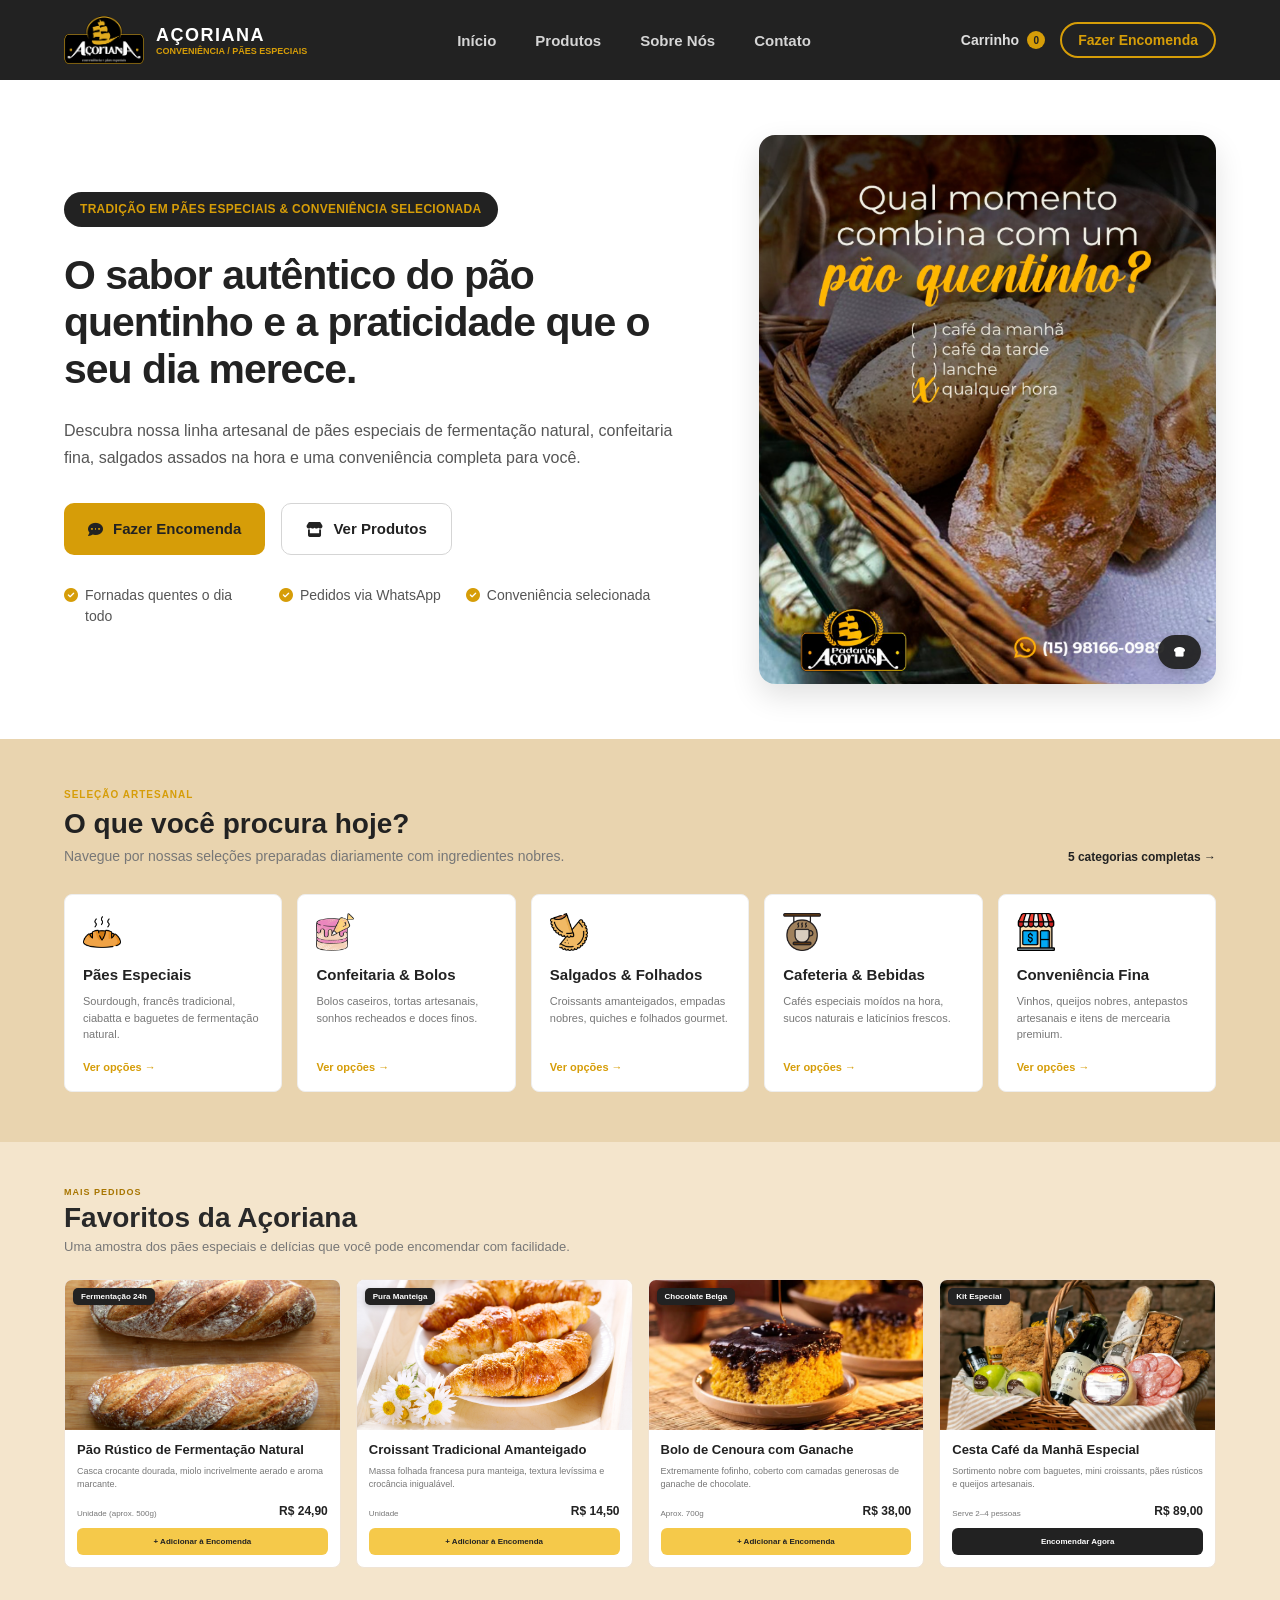
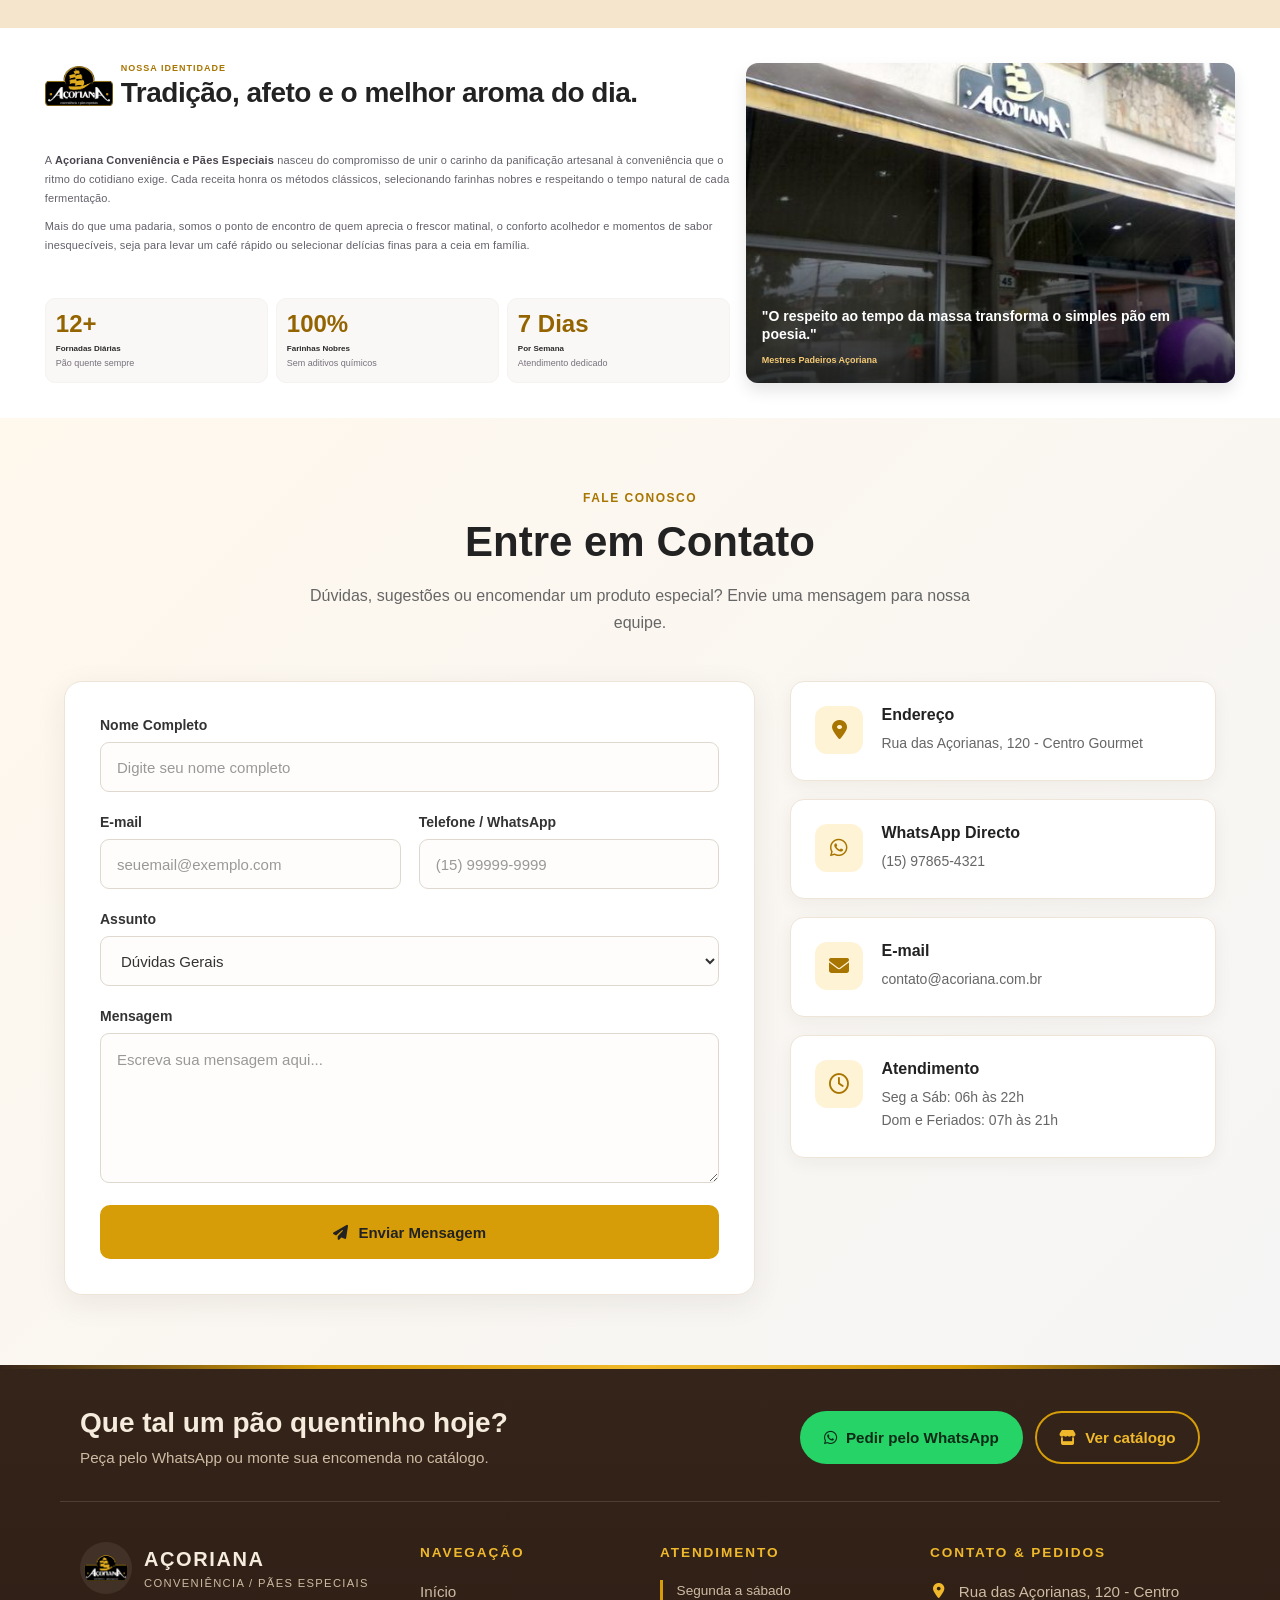
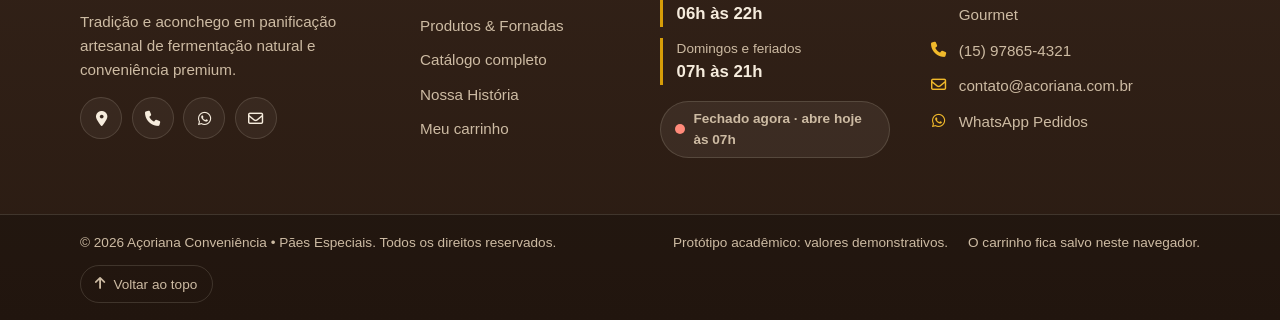
==== commit 18ad5d11: "fix: remove contato duplicado do rodape" ====
--- a/index.html
+++ b/index.html
@@ -564,13 +564,6 @@
             </div>
 
             <!-- CONTATO -->
-            <div class="footer-col footer-contato">
-
-                <h3>CONTATO & PEDIDOS</h3>
-
-                <address>
-                    Rua das Açorianas, 120 - Centro Gourmet
-                </address>
             <div class="rodape-col" id="contato">
                 <h3>Contato &amp; Pedidos</h3>
 
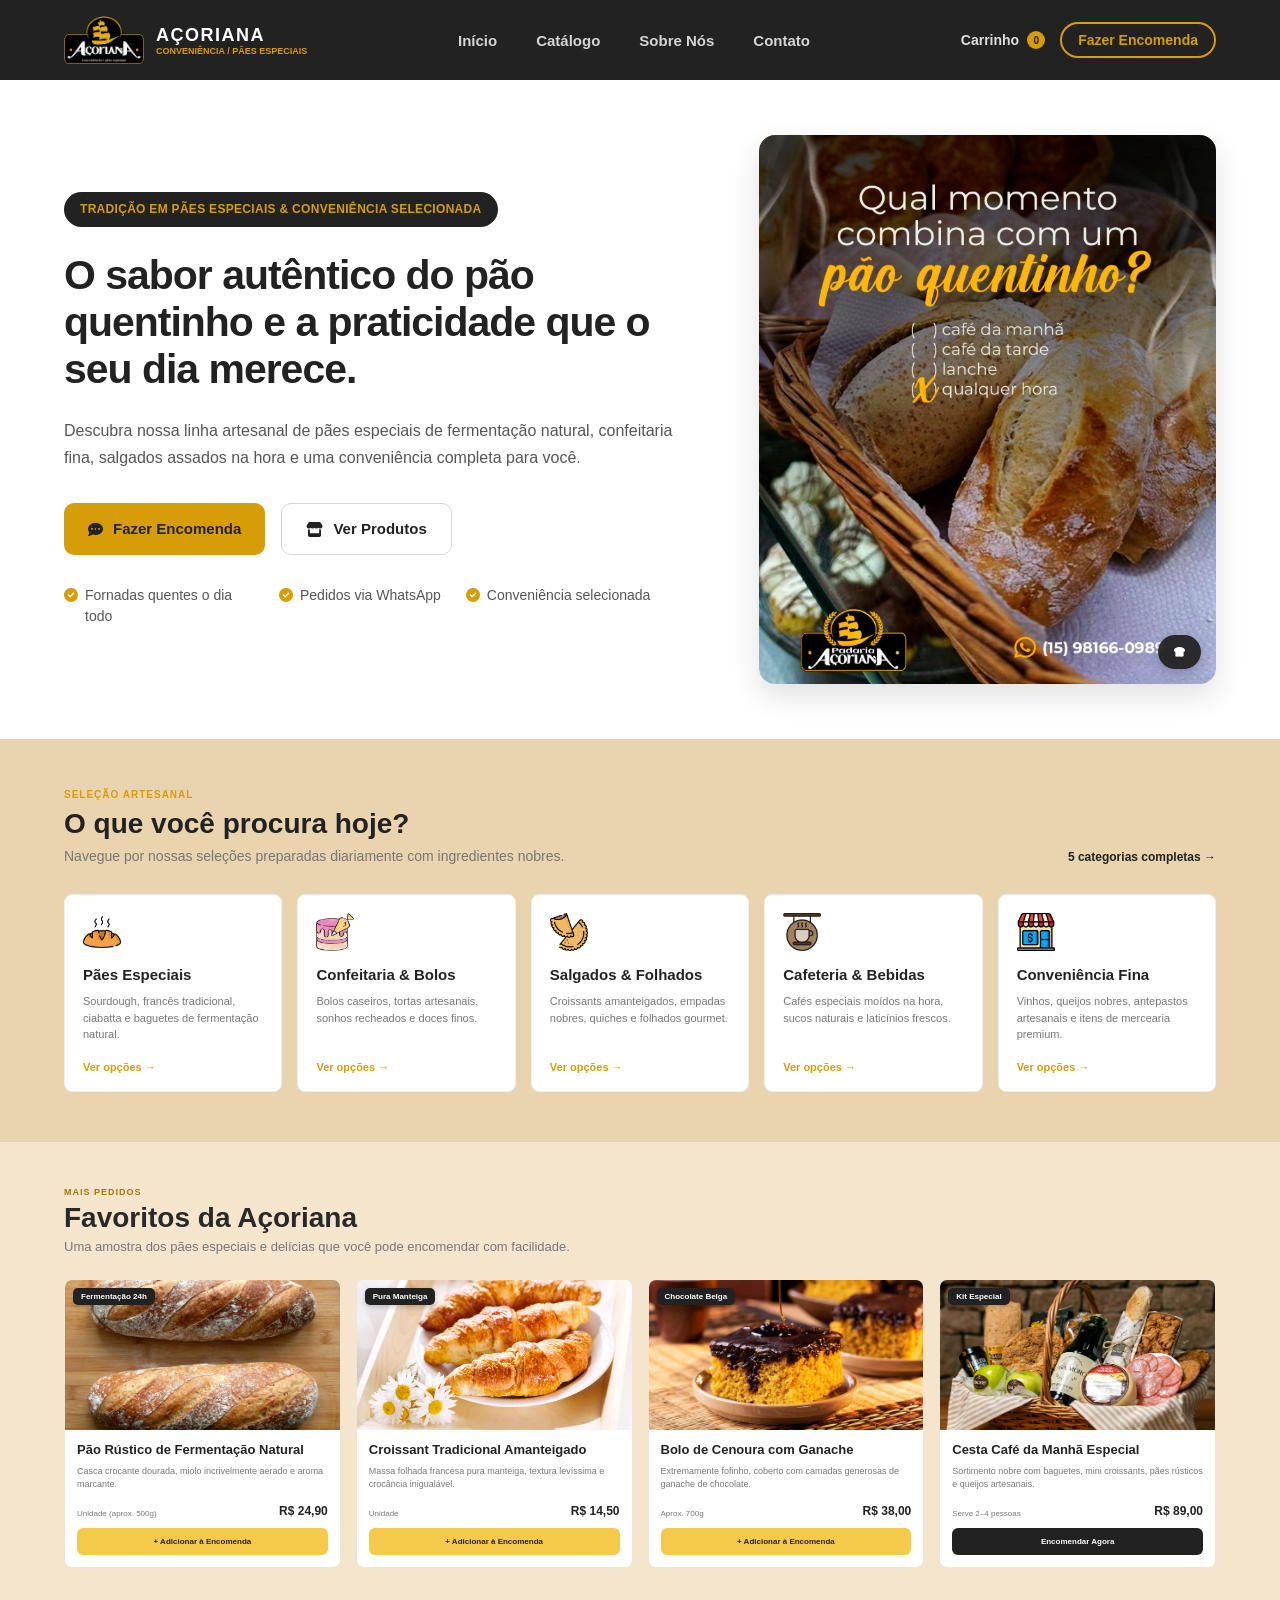
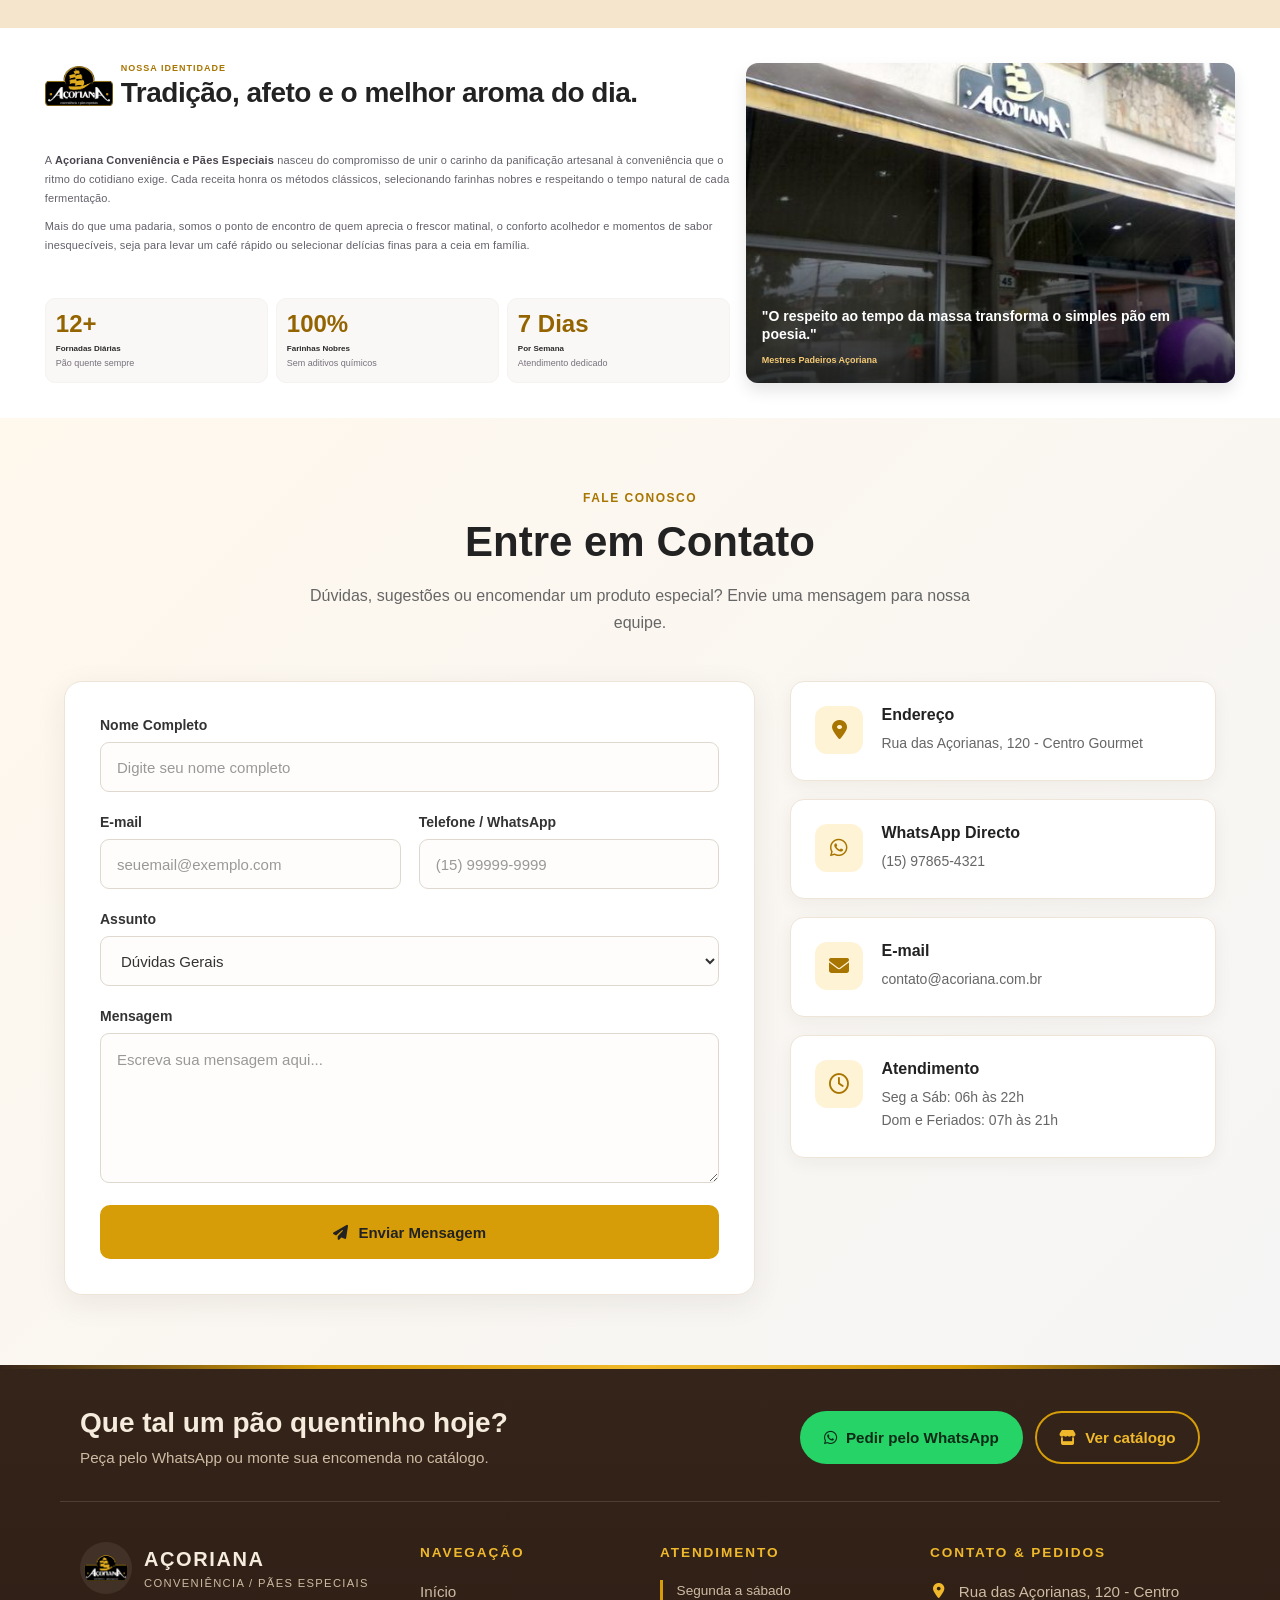
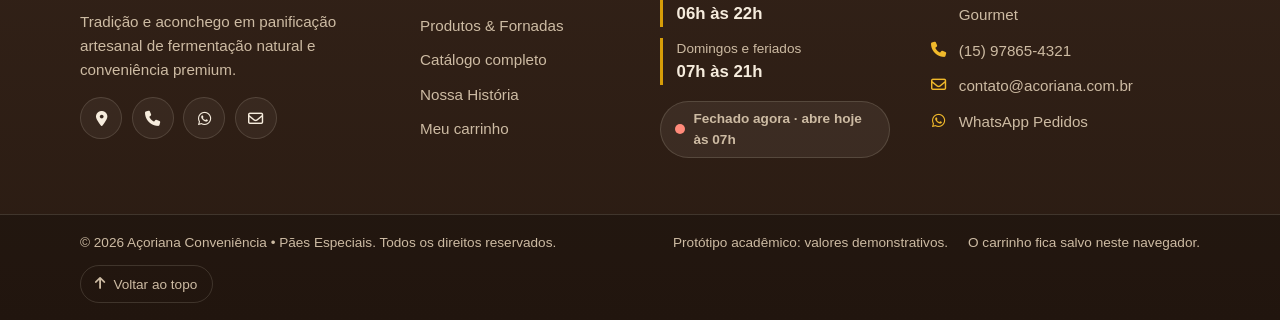
==== commit d93df824: "fix: Ajusta o nome do link para o Catálogo" ====
--- a/index.html
+++ b/index.html
@@ -31,7 +31,7 @@
         <!-- O menu é recolhido por script.js em telas pequenas. -->
         <nav class="menu" id="menu-principal" aria-label="Navegação principal">
             <a href="#inicio" class="links">Início</a>
-            <a href="catalogo.html" class="links">Produtos</a>
+            <a href="catalogo.html" class="links">Catálogo</a>
             <a href="#sobre-nos" class="links">Sobre Nós</a>
             <a href="#contato" class="links">Contato</a>
         </nav>
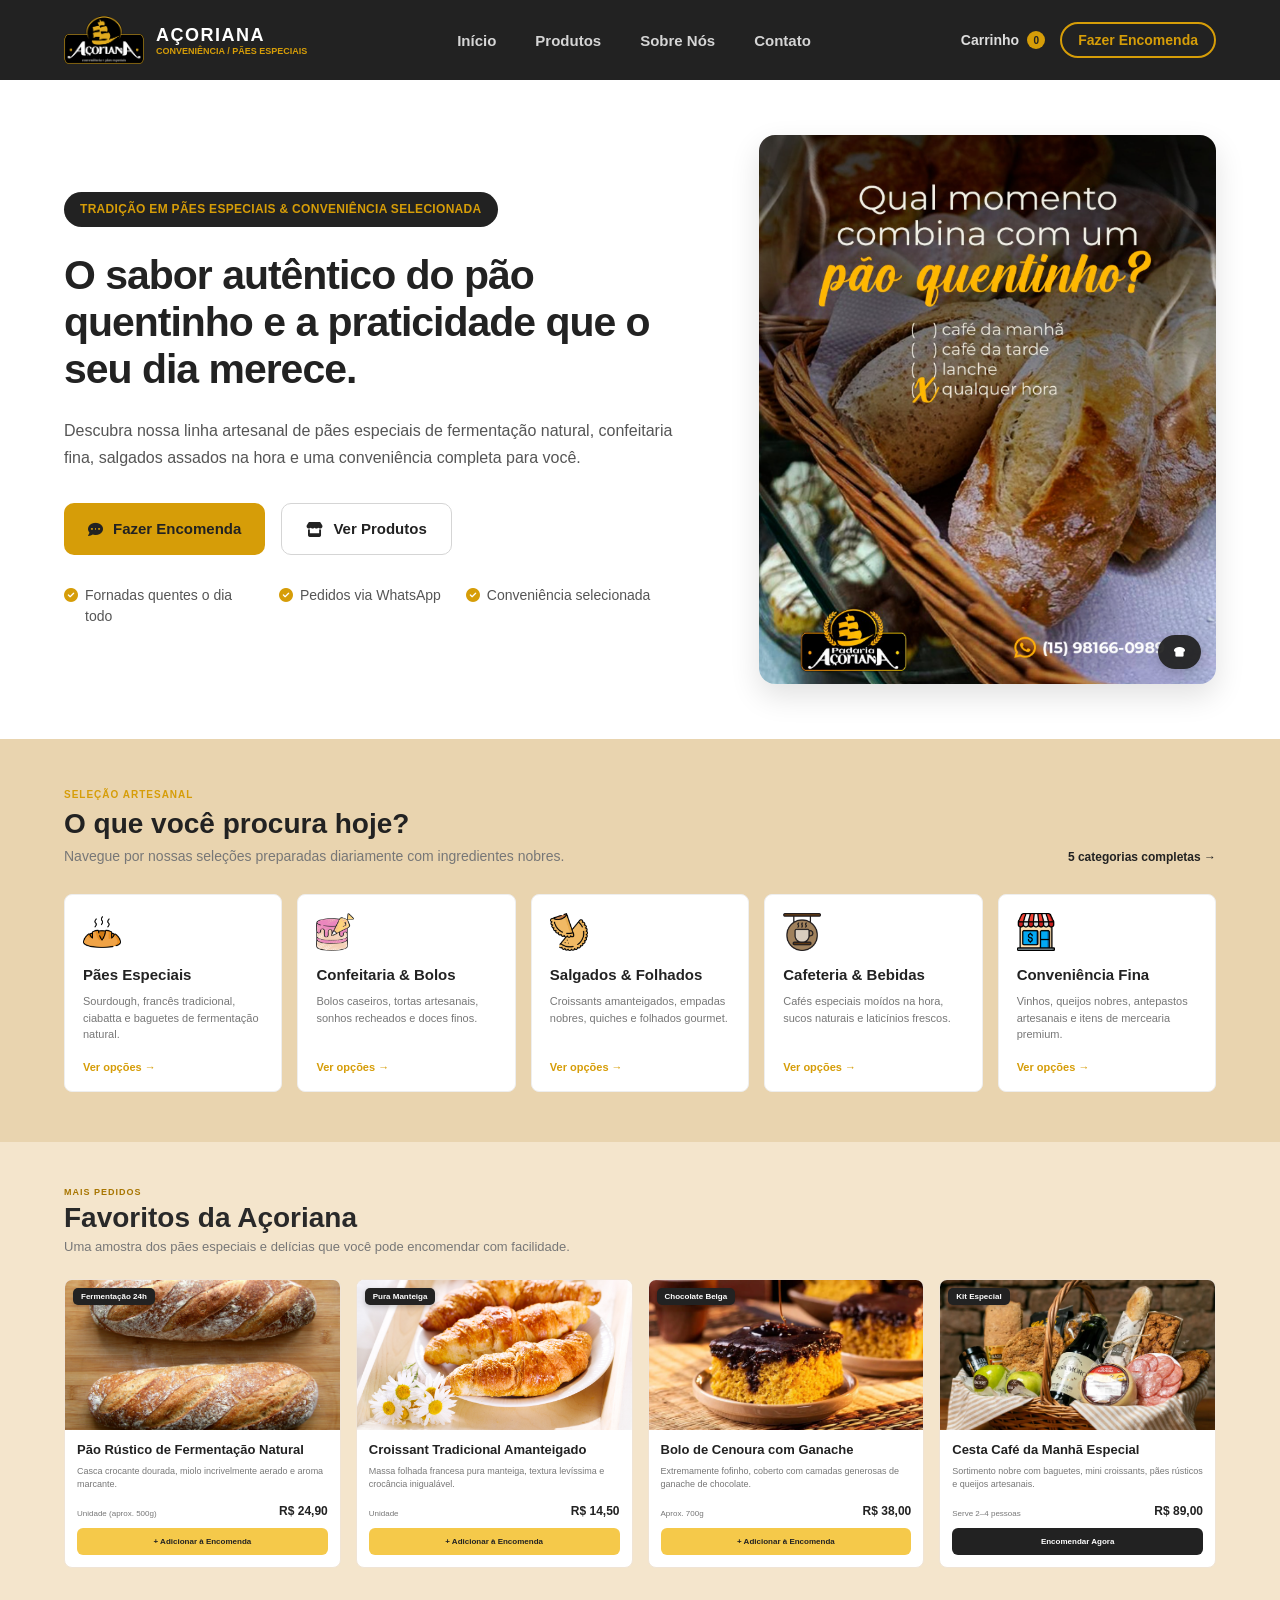
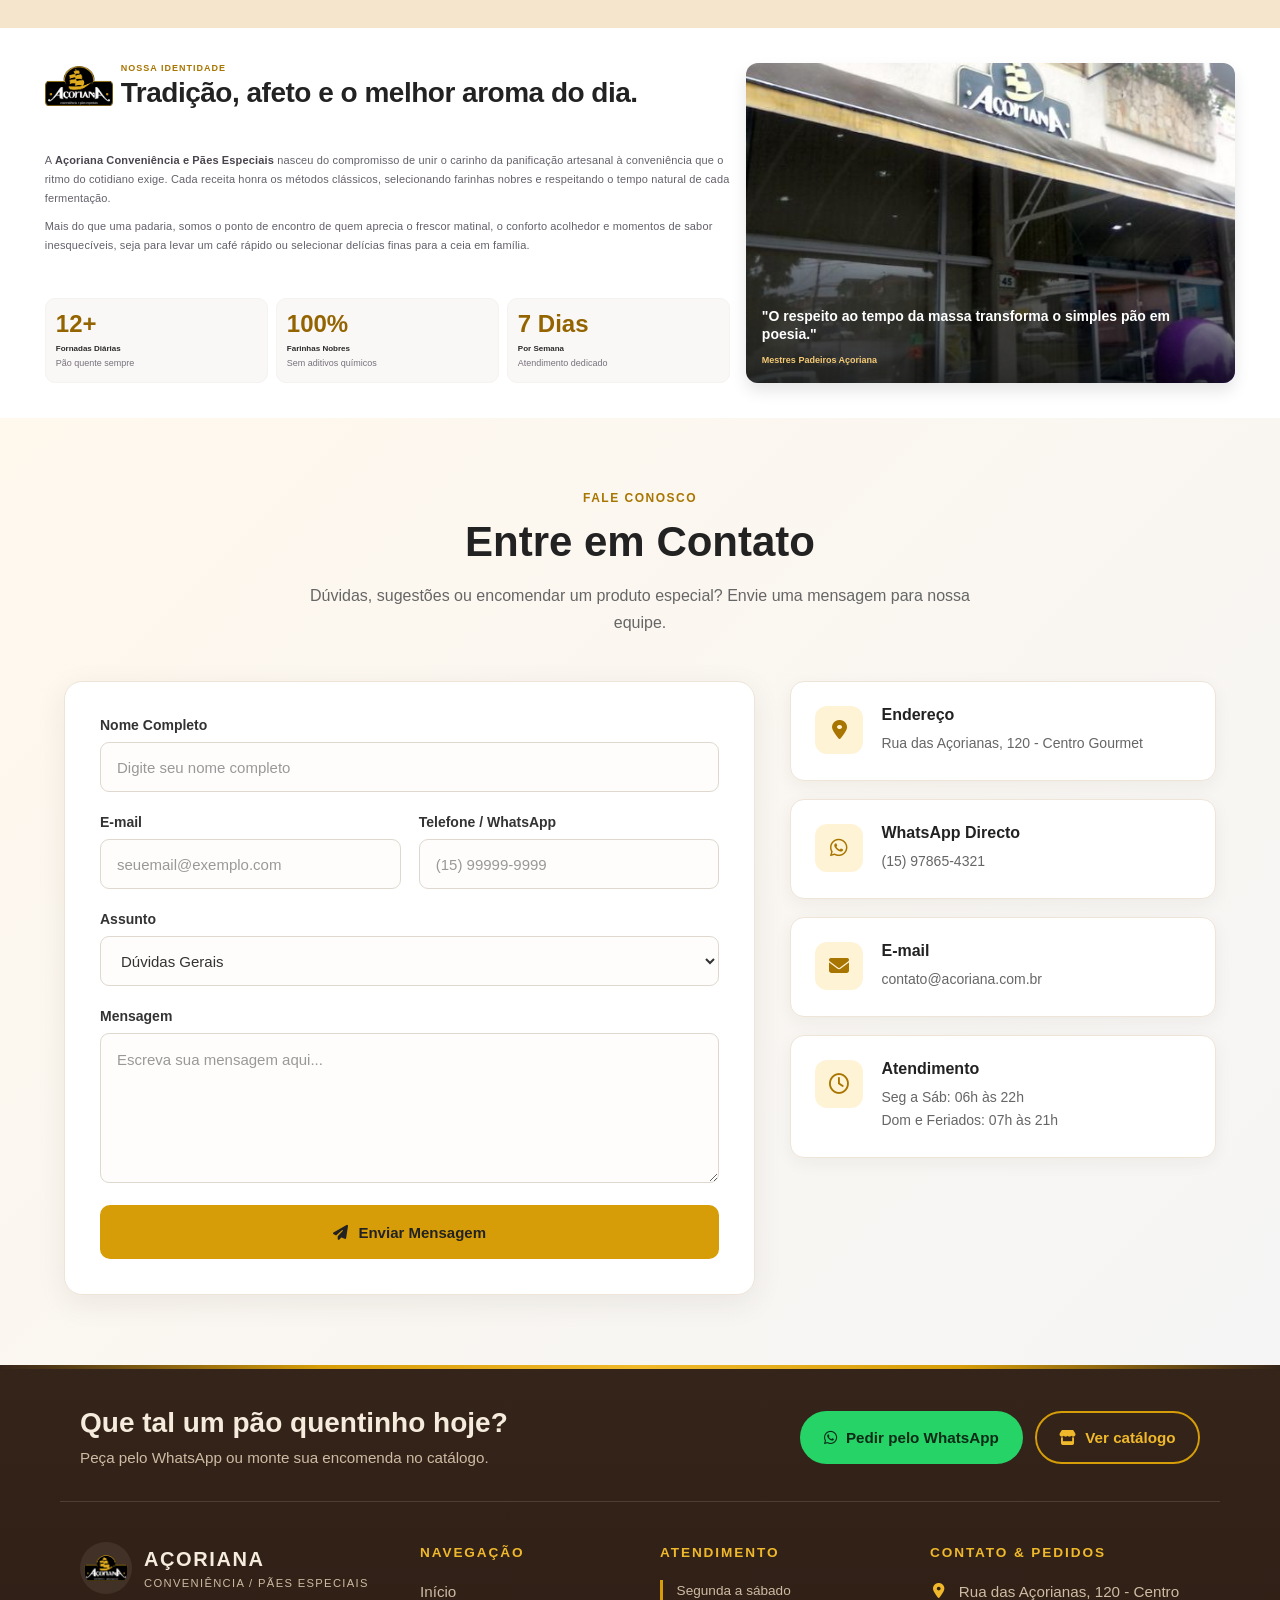
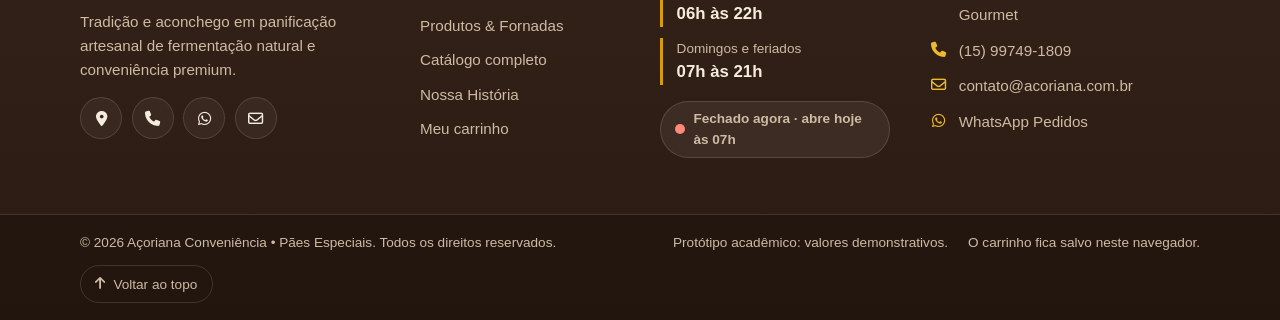
==== commit 96ddd05f: "feat: adiciona controle de quantidade e corrige número do whatsapp" ====
--- a/index.html
+++ b/index.html
@@ -31,7 +31,7 @@
         <!-- O menu é recolhido por script.js em telas pequenas. -->
         <nav class="menu" id="menu-principal" aria-label="Navegação principal">
             <a href="#inicio" class="links">Início</a>
-            <a href="catalogo.html" class="links">Catálogo</a>
+            <a href="catalogo.html" class="links">Produtos</a>
             <a href="#sobre-nos" class="links">Sobre Nós</a>
             <a href="#contato" class="links">Contato</a>
         </nav>
@@ -515,10 +515,10 @@
                         target="_blank" rel="noopener noreferrer" aria-label="Ver localização no mapa">
                         <i class="fa-solid fa-location-dot" aria-hidden="true"></i>
                     </a>
-                    <a href="tel:+5515978654321" aria-label="Ligar para a padaria">
+                    <a href="tel:+5515997491809" aria-label="Ligar para a padaria">
                         <i class="fa-solid fa-phone" aria-hidden="true"></i>
                     </a>
-                    <a href="https://wa.me/5515978654321" target="_blank" rel="noopener noreferrer"
+                    <a href="https://wa.me/5515997491809" target="_blank" rel="noopener noreferrer"
                         aria-label="Conversar no WhatsApp">
                         <i class="fa-brands fa-whatsapp" aria-hidden="true"></i>
                     </a>
@@ -573,9 +573,9 @@
                         Rua das Açorianas, 120 - Centro Gourmet
                     </span>
 
-                    <a href="tel:+5515978654321">
+                    <a href="tel:+5515997491809">
                         <i class="fa-solid fa-phone" aria-hidden="true"></i>
-                        (15) 97865-4321
+                        (15) 99749-1809
                     </a>
 
                     <a href="mailto:contato@acoriana.com.br">
@@ -583,7 +583,7 @@
                         contato@acoriana.com.br
                     </a>
 
-                    <a href="https://wa.me/5515978654321" target="_blank" rel="noopener noreferrer">
+                    <a href="https://wa.me/5515997491809" target="_blank" rel="noopener noreferrer">
                         <i class="fa-brands fa-whatsapp" aria-hidden="true"></i>
                         WhatsApp Pedidos
                     </a>
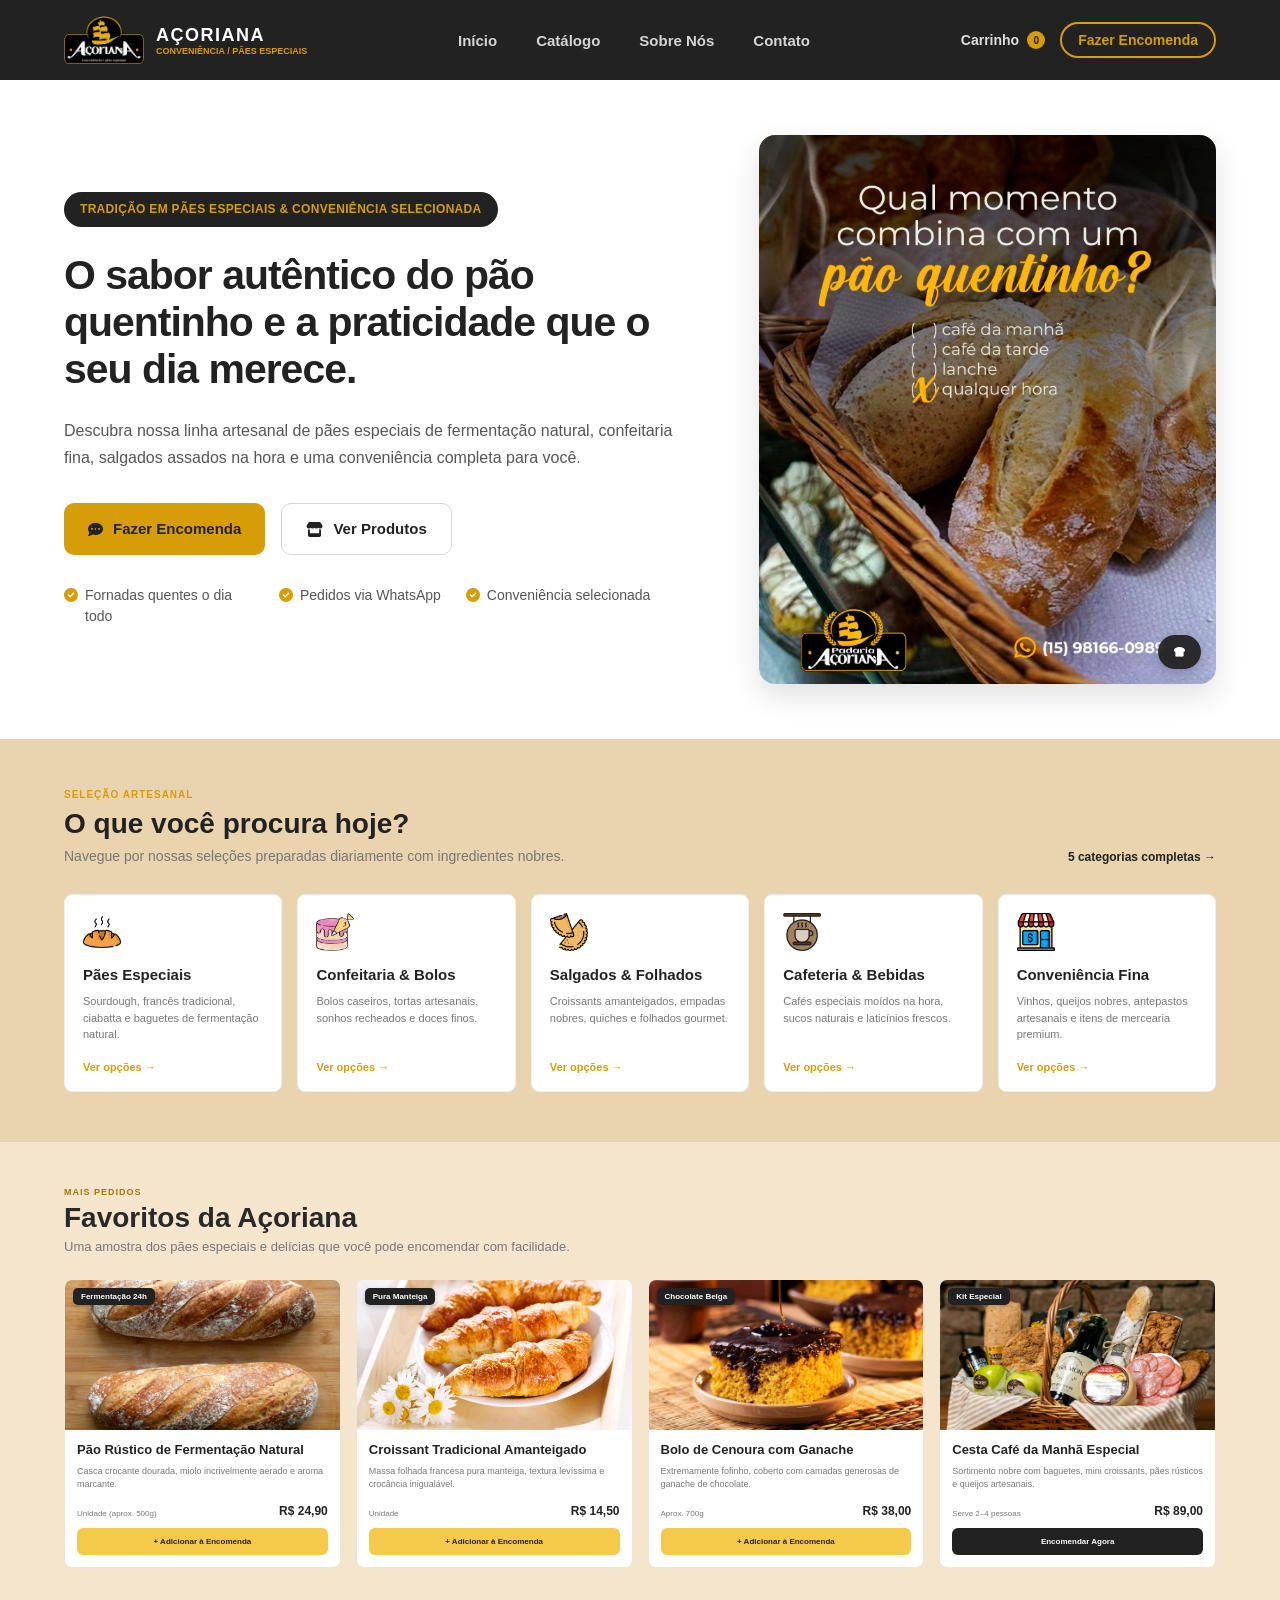
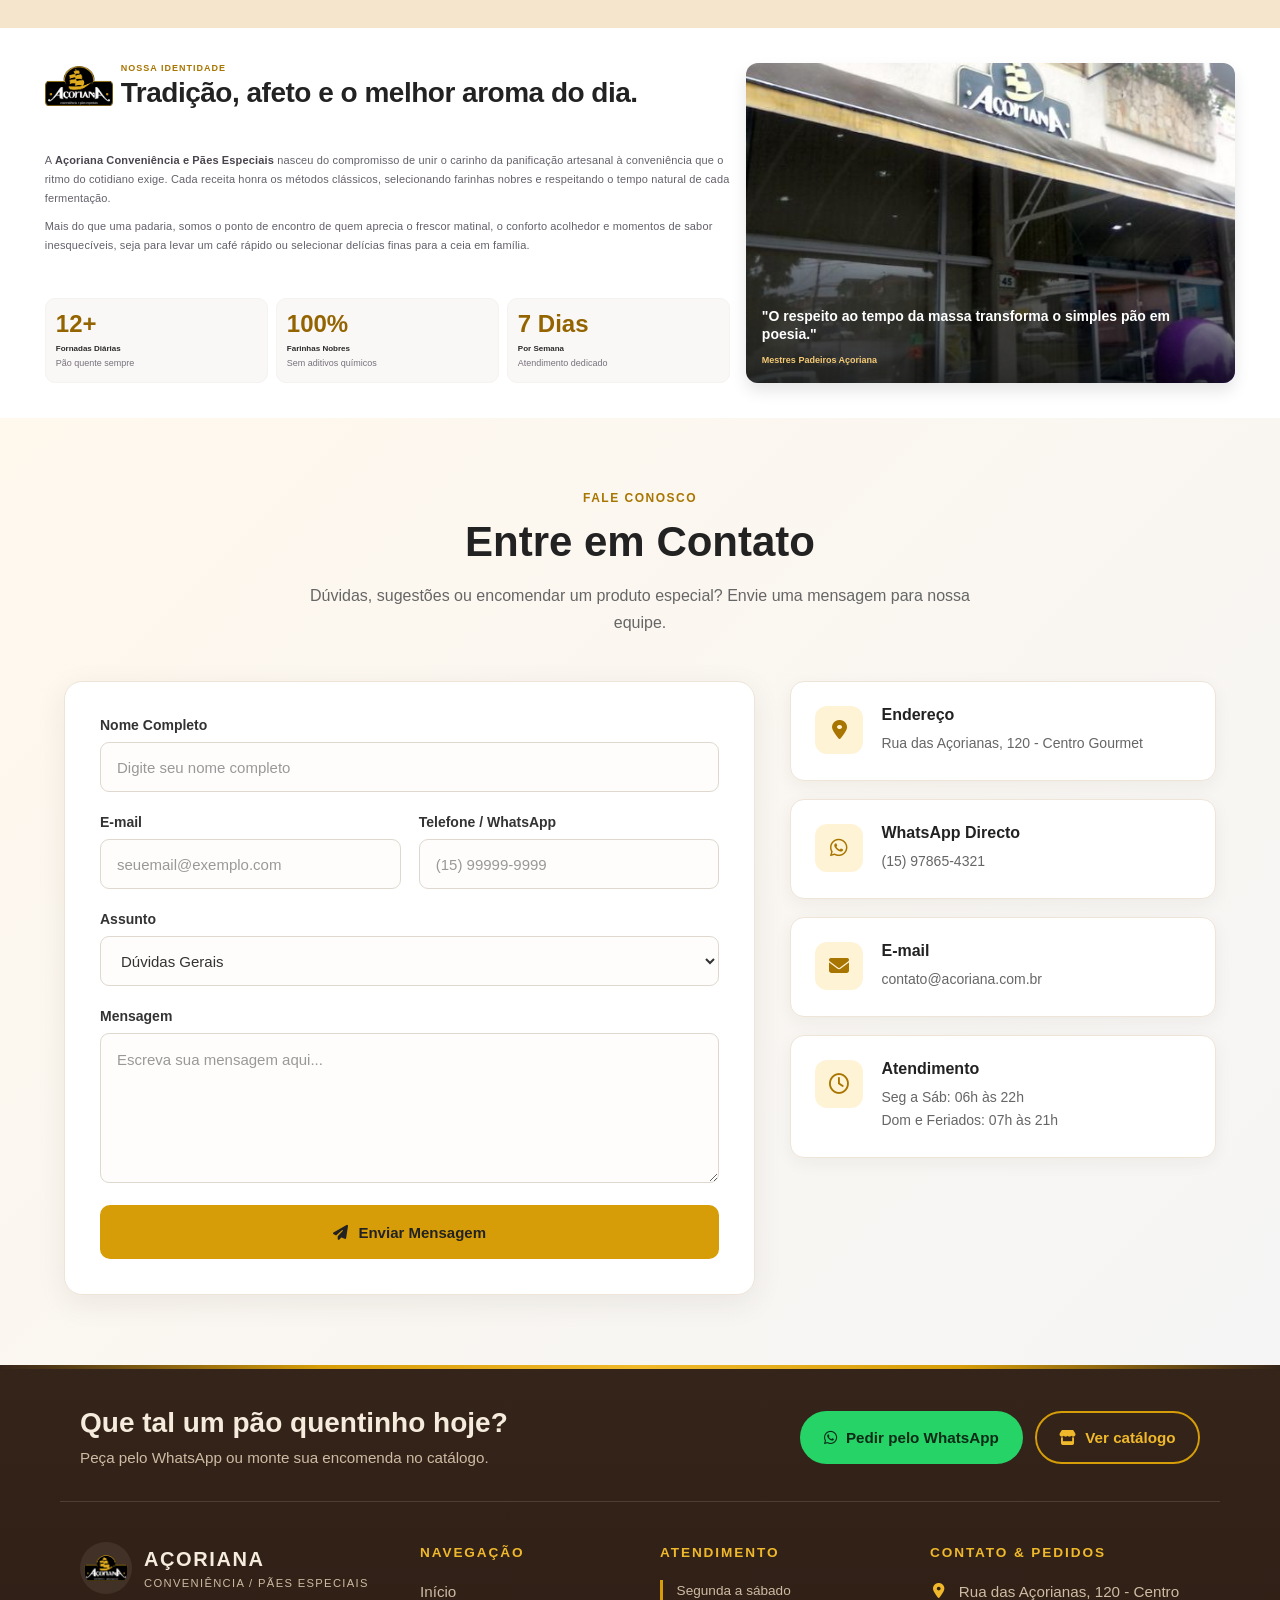
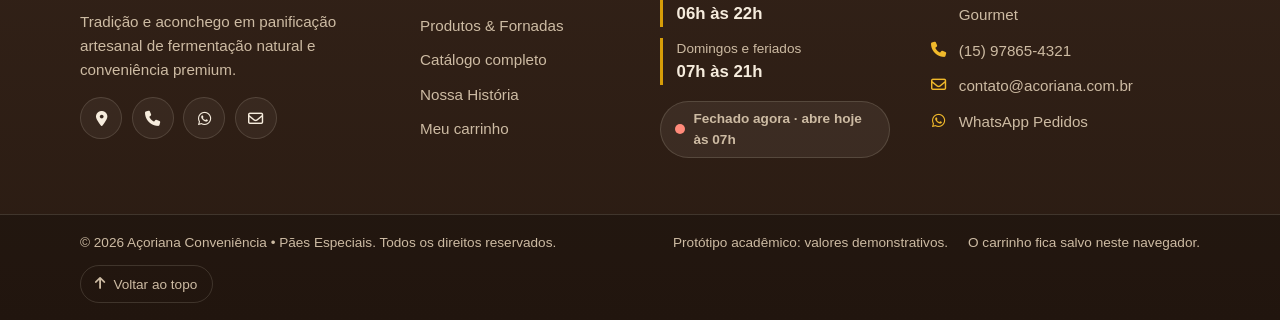
==== commit 54abc450: "Merge 8f1adcb69efac94bc6a5e807e0323f5f61eb1239 into 1b1b8a68a00144496a7ec9cc32810fddd7fbc44b" ====
--- a/index.html
+++ b/index.html
@@ -31,8 +31,8 @@
         <!-- O menu é recolhido por script.js em telas pequenas. -->
         <nav class="menu" id="menu-principal" aria-label="Navegação principal">
             <a href="#inicio" class="links">Início</a>
-            <a href="catalogo.html" class="links">Produtos</a>
-            <a href="#sobre-nos" class="links">Sobre Nós</a>
+            <a href="catalogo.html" class="links">Catálogo</a>
+            <a href="sobre.html" class="links">Sobre Nós</a>
             <a href="#contato" class="links">Contato</a>
         </nav>
 
@@ -515,10 +515,10 @@
                         target="_blank" rel="noopener noreferrer" aria-label="Ver localização no mapa">
                         <i class="fa-solid fa-location-dot" aria-hidden="true"></i>
                     </a>
-                    <a href="tel:+5515997491809" aria-label="Ligar para a padaria">
+                    <a href="tel:+5515978654321" aria-label="Ligar para a padaria">
                         <i class="fa-solid fa-phone" aria-hidden="true"></i>
                     </a>
-                    <a href="https://wa.me/5515997491809" target="_blank" rel="noopener noreferrer"
+                    <a href="https://wa.me/5515978654321" target="_blank" rel="noopener noreferrer"
                         aria-label="Conversar no WhatsApp">
                         <i class="fa-brands fa-whatsapp" aria-hidden="true"></i>
                     </a>
@@ -573,9 +573,9 @@
                         Rua das Açorianas, 120 - Centro Gourmet
                     </span>
 
-                    <a href="tel:+5515997491809">
+                    <a href="tel:+5515978654321">
                         <i class="fa-solid fa-phone" aria-hidden="true"></i>
-                        (15) 99749-1809
+                        (15) 97865-4321
                     </a>
 
                     <a href="mailto:contato@acoriana.com.br">
@@ -583,7 +583,7 @@
                         contato@acoriana.com.br
                     </a>
 
-                    <a href="https://wa.me/5515997491809" target="_blank" rel="noopener noreferrer">
+                    <a href="https://wa.me/5515978654321" target="_blank" rel="noopener noreferrer">
                         <i class="fa-brands fa-whatsapp" aria-hidden="true"></i>
                         WhatsApp Pedidos
                     </a>
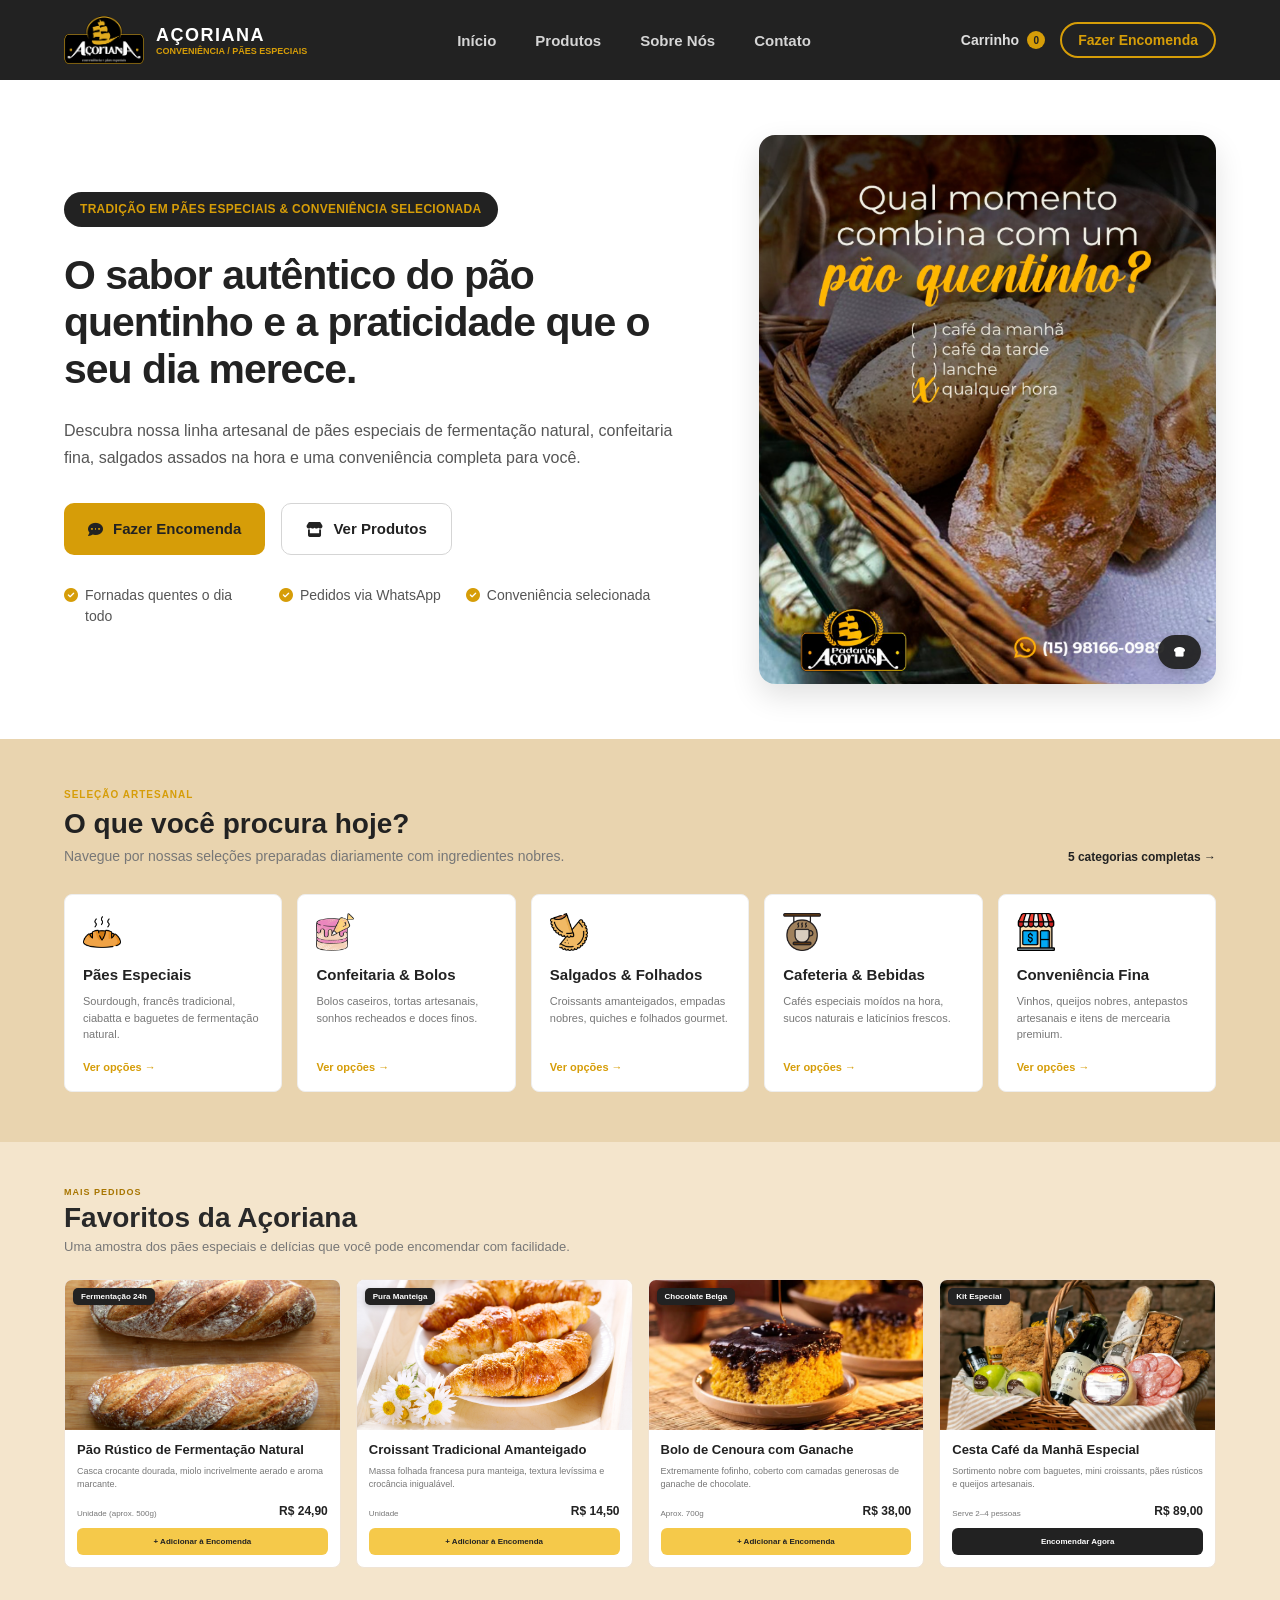
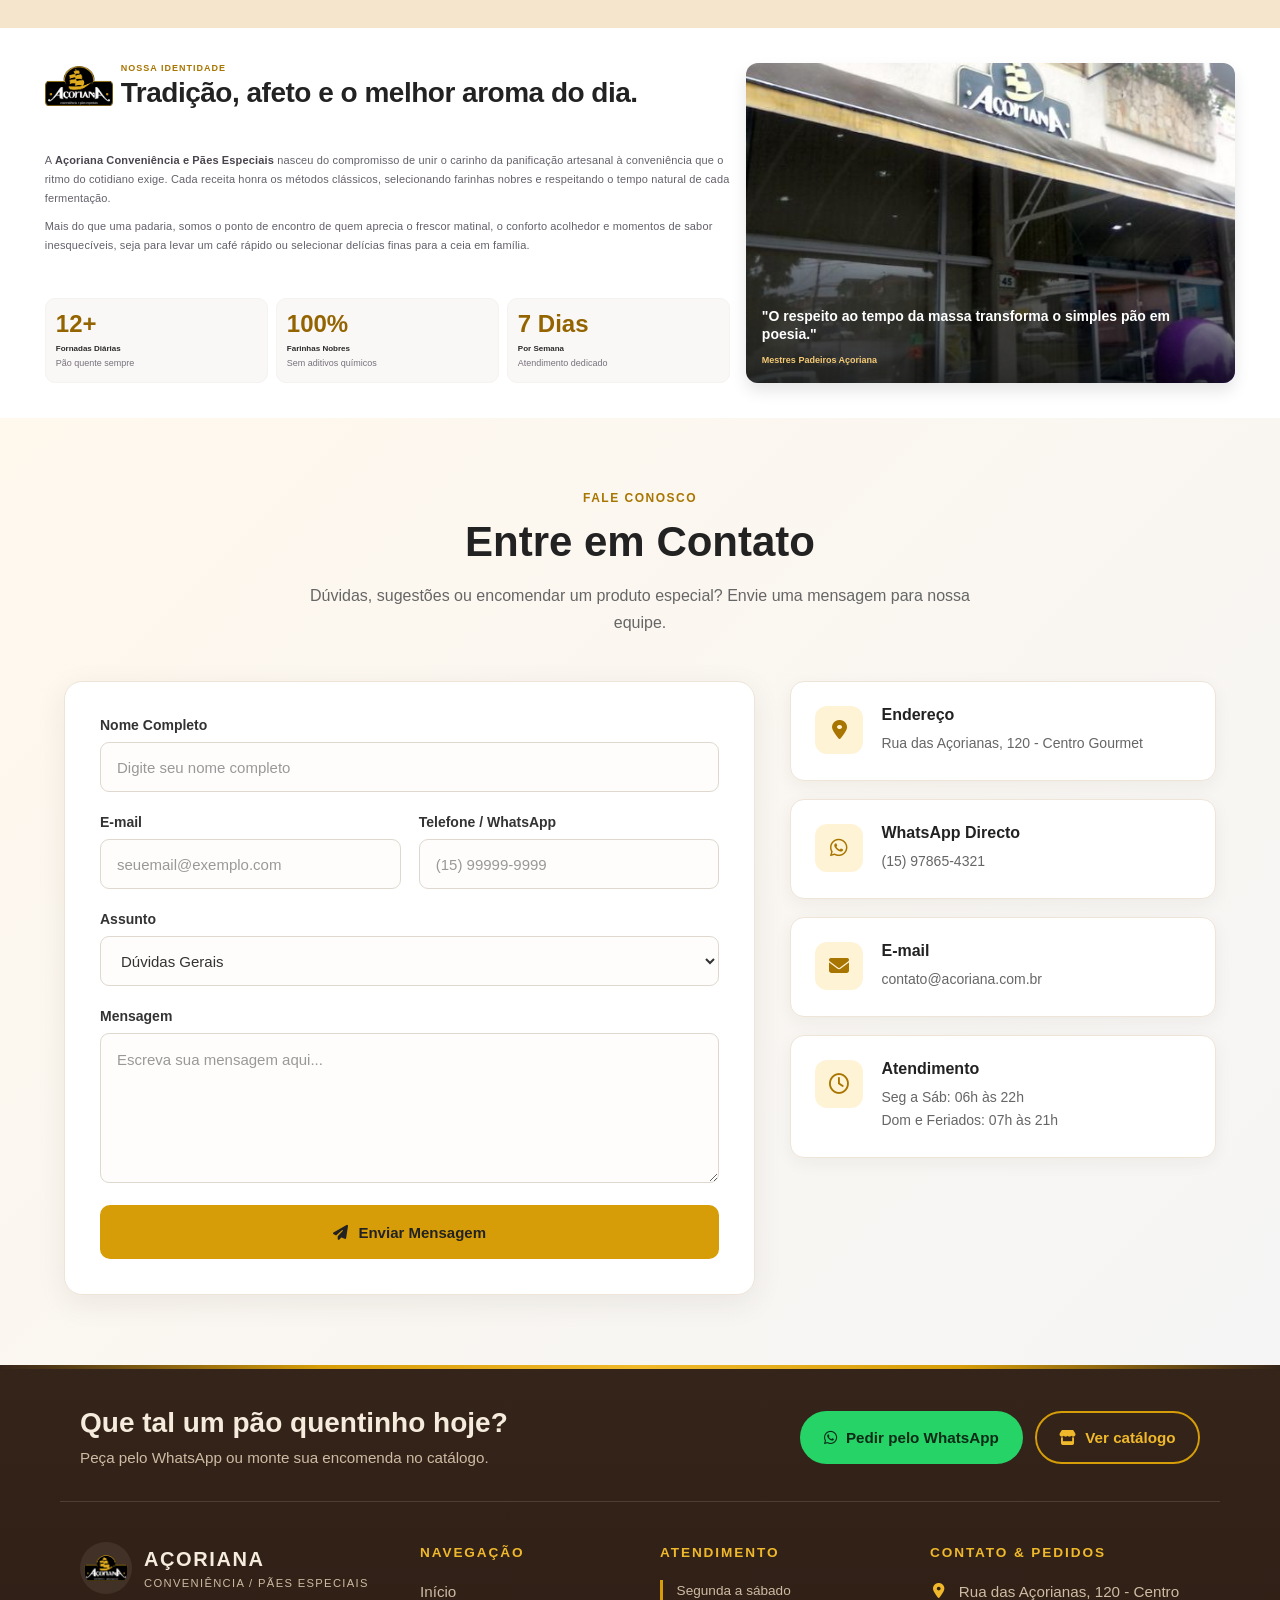
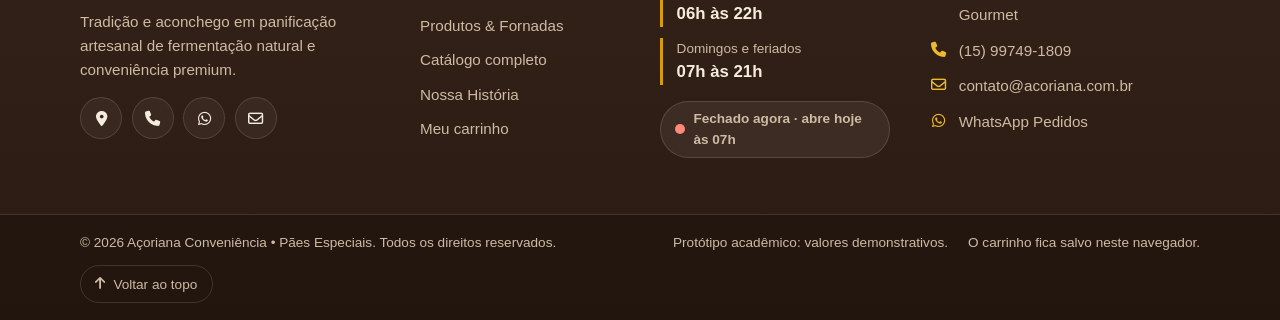
==== commit a0bd6017: "Merge 2162d6d55c9cb6a8c1e23c52963325382498eaff into 1b1b8a68a00144496a7ec9cc32810fddd7fbc44b" ====
--- a/index.html
+++ b/index.html
@@ -31,8 +31,8 @@
         <!-- O menu é recolhido por script.js em telas pequenas. -->
         <nav class="menu" id="menu-principal" aria-label="Navegação principal">
             <a href="#inicio" class="links">Início</a>
-            <a href="catalogo.html" class="links">Catálogo</a>
-            <a href="sobre.html" class="links">Sobre Nós</a>
+            <a href="catalogo.html" class="links">Produtos</a>
+            <a href="#sobre-nos" class="links">Sobre Nós</a>
             <a href="#contato" class="links">Contato</a>
         </nav>
 
@@ -515,10 +515,10 @@
                         target="_blank" rel="noopener noreferrer" aria-label="Ver localização no mapa">
                         <i class="fa-solid fa-location-dot" aria-hidden="true"></i>
                     </a>
-                    <a href="tel:+5515978654321" aria-label="Ligar para a padaria">
+                    <a href="tel:+5515997491809" aria-label="Ligar para a padaria">
                         <i class="fa-solid fa-phone" aria-hidden="true"></i>
                     </a>
-                    <a href="https://wa.me/5515978654321" target="_blank" rel="noopener noreferrer"
+                    <a href="https://wa.me/5515997491809" target="_blank" rel="noopener noreferrer"
                         aria-label="Conversar no WhatsApp">
                         <i class="fa-brands fa-whatsapp" aria-hidden="true"></i>
                     </a>
@@ -573,9 +573,9 @@
                         Rua das Açorianas, 120 - Centro Gourmet
                     </span>
 
-                    <a href="tel:+5515978654321">
+                    <a href="tel:+5515997491809">
                         <i class="fa-solid fa-phone" aria-hidden="true"></i>
-                        (15) 97865-4321
+                        (15) 99749-1809
                     </a>
 
                     <a href="mailto:contato@acoriana.com.br">
@@ -583,7 +583,7 @@
                         contato@acoriana.com.br
                     </a>
 
-                    <a href="https://wa.me/5515978654321" target="_blank" rel="noopener noreferrer">
+                    <a href="https://wa.me/5515997491809" target="_blank" rel="noopener noreferrer">
                         <i class="fa-brands fa-whatsapp" aria-hidden="true"></i>
                         WhatsApp Pedidos
                     </a>
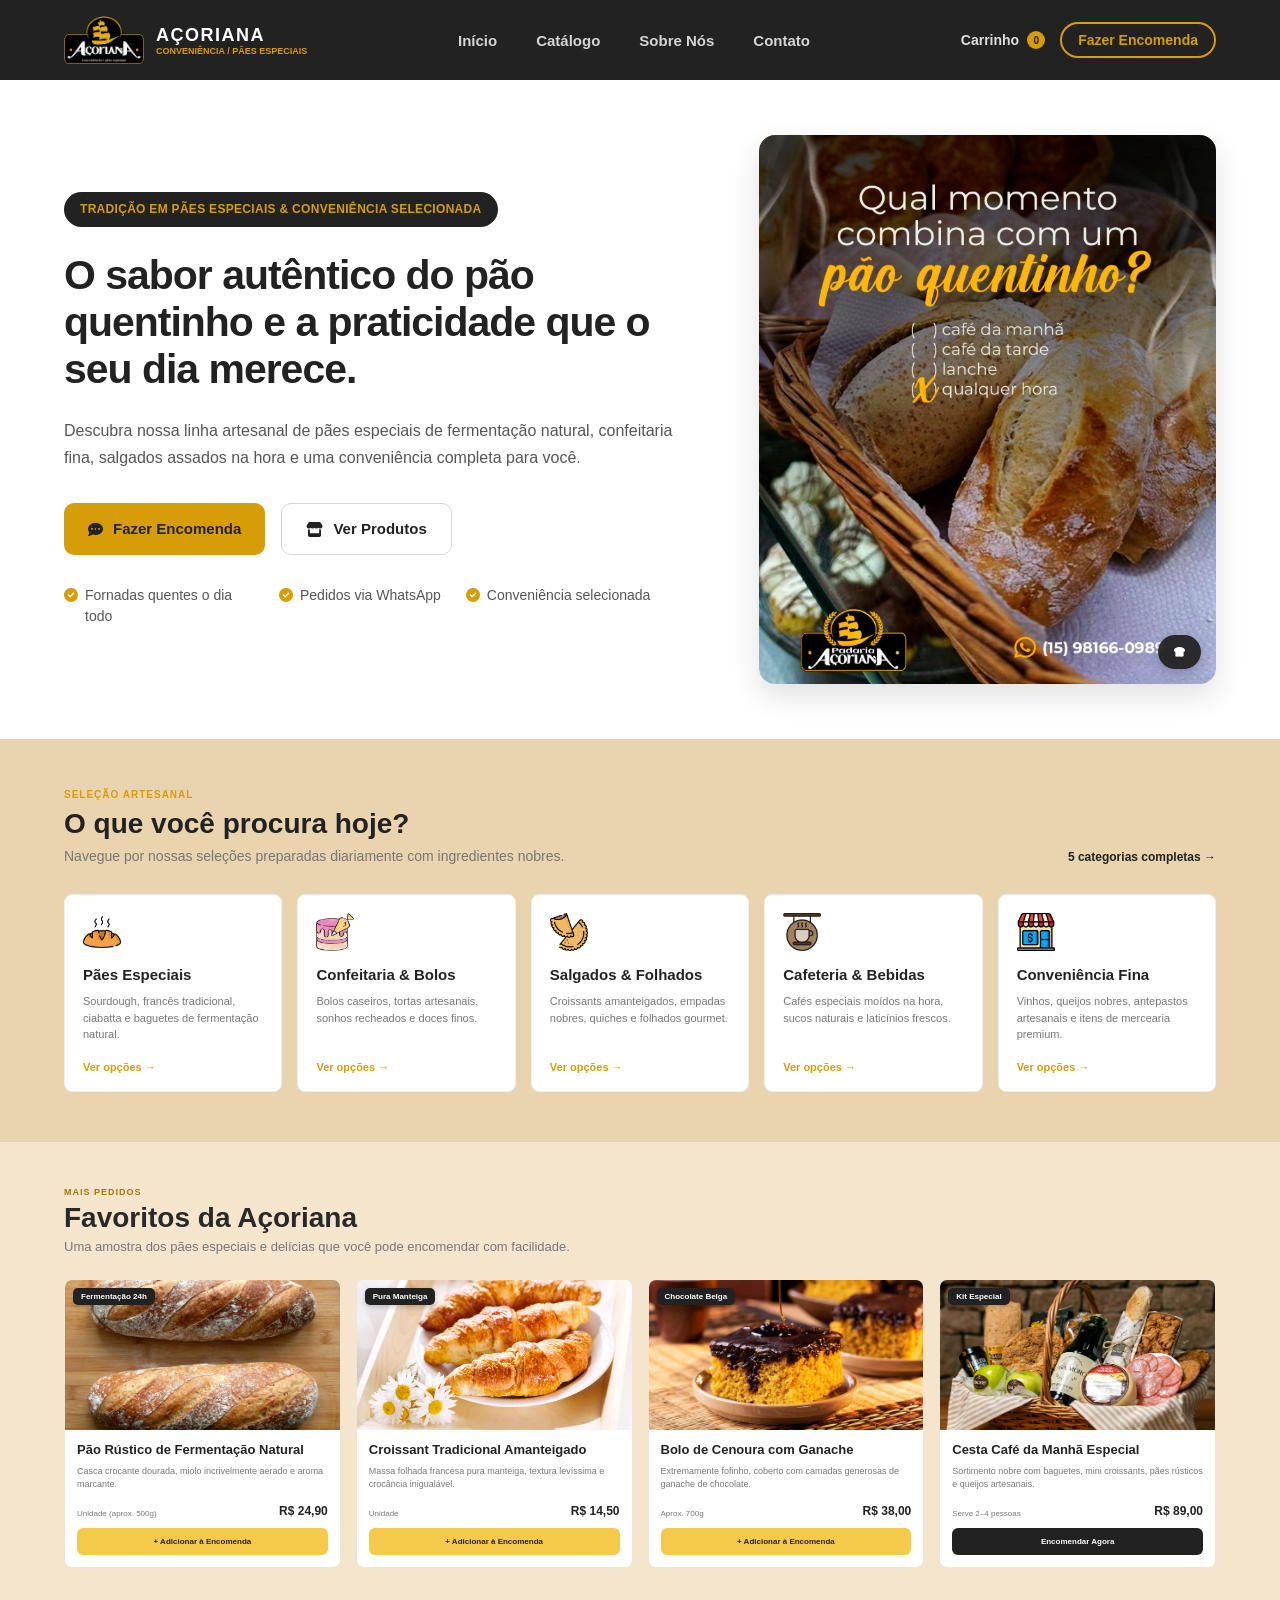
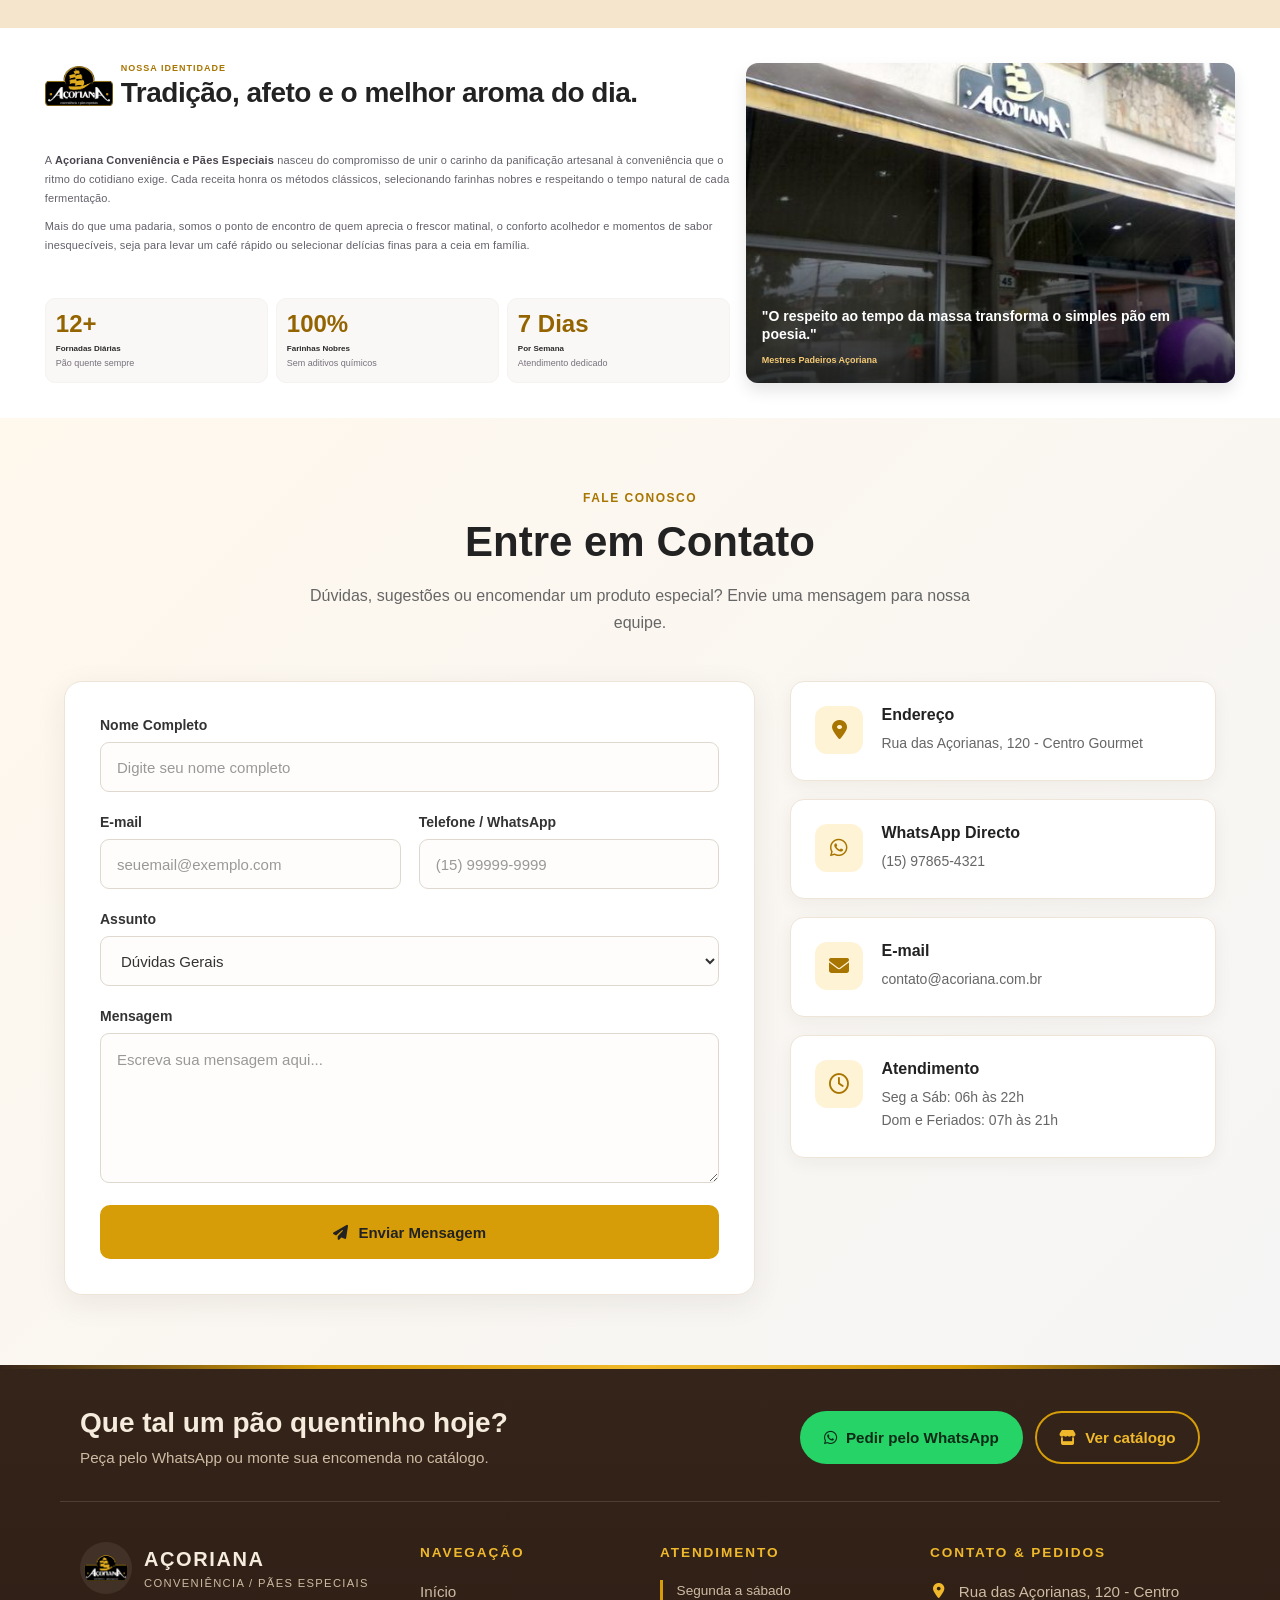
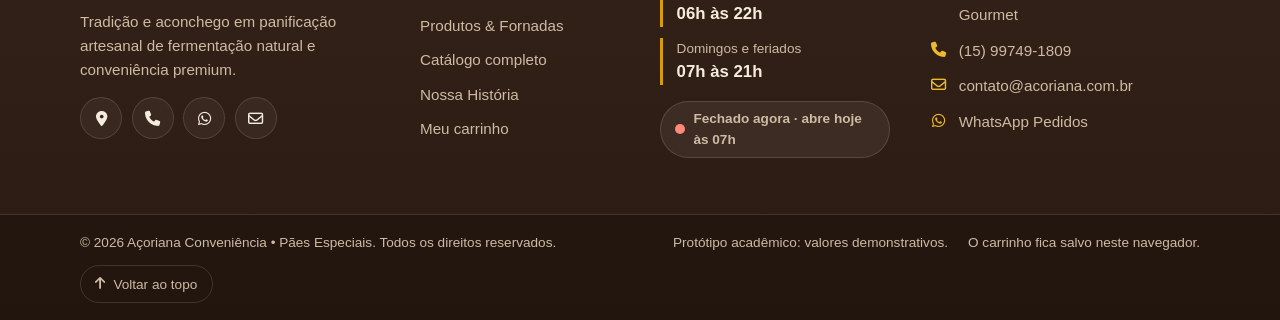
==== commit e92a9438: "Merge pull request #10 from Mauogs/feature/criar-pag-sobre-nos feat: criar página Sobre Nós" ====
--- a/index.html
+++ b/index.html
@@ -31,8 +31,8 @@
         <!-- O menu é recolhido por script.js em telas pequenas. -->
         <nav class="menu" id="menu-principal" aria-label="Navegação principal">
             <a href="#inicio" class="links">Início</a>
-            <a href="catalogo.html" class="links">Produtos</a>
-            <a href="#sobre-nos" class="links">Sobre Nós</a>
+            <a href="catalogo.html" class="links">Catálogo</a>
+            <a href="sobre.html" class="links">Sobre Nós</a>
             <a href="#contato" class="links">Contato</a>
         </nav>
 
